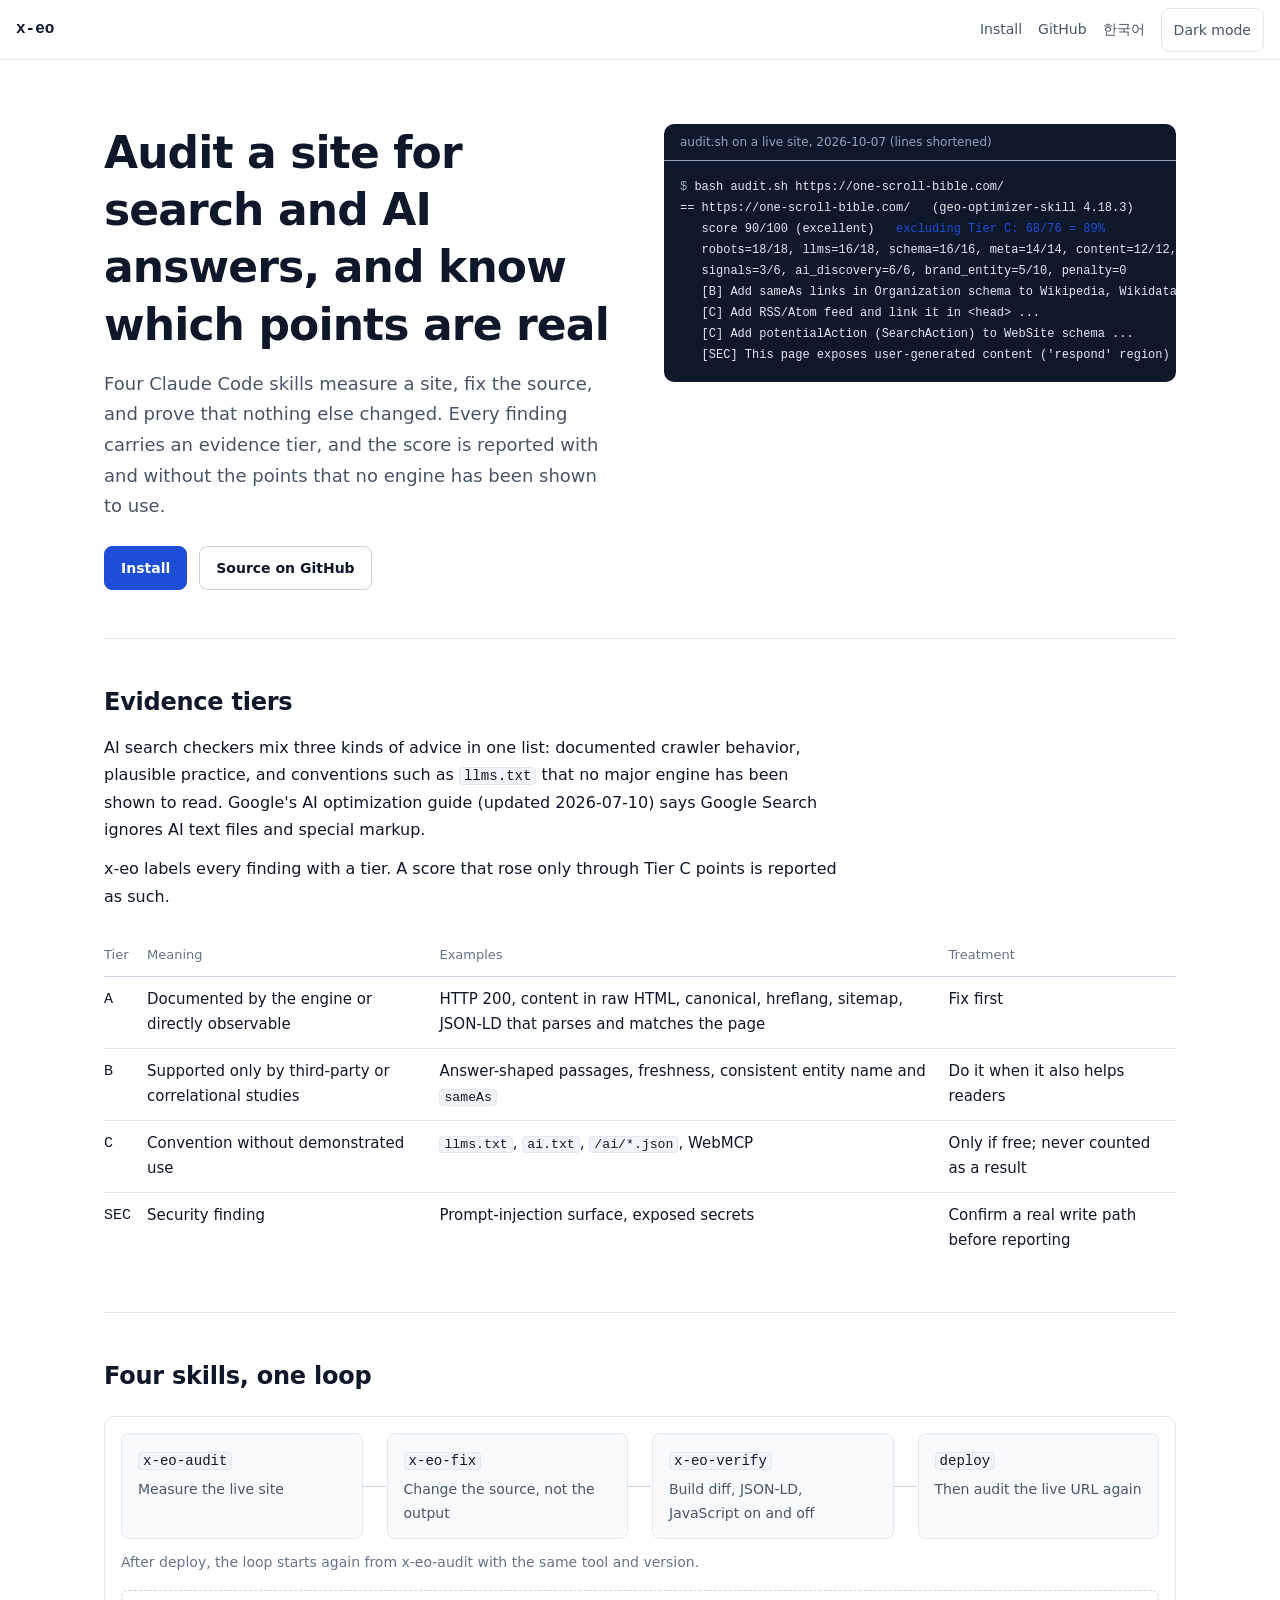
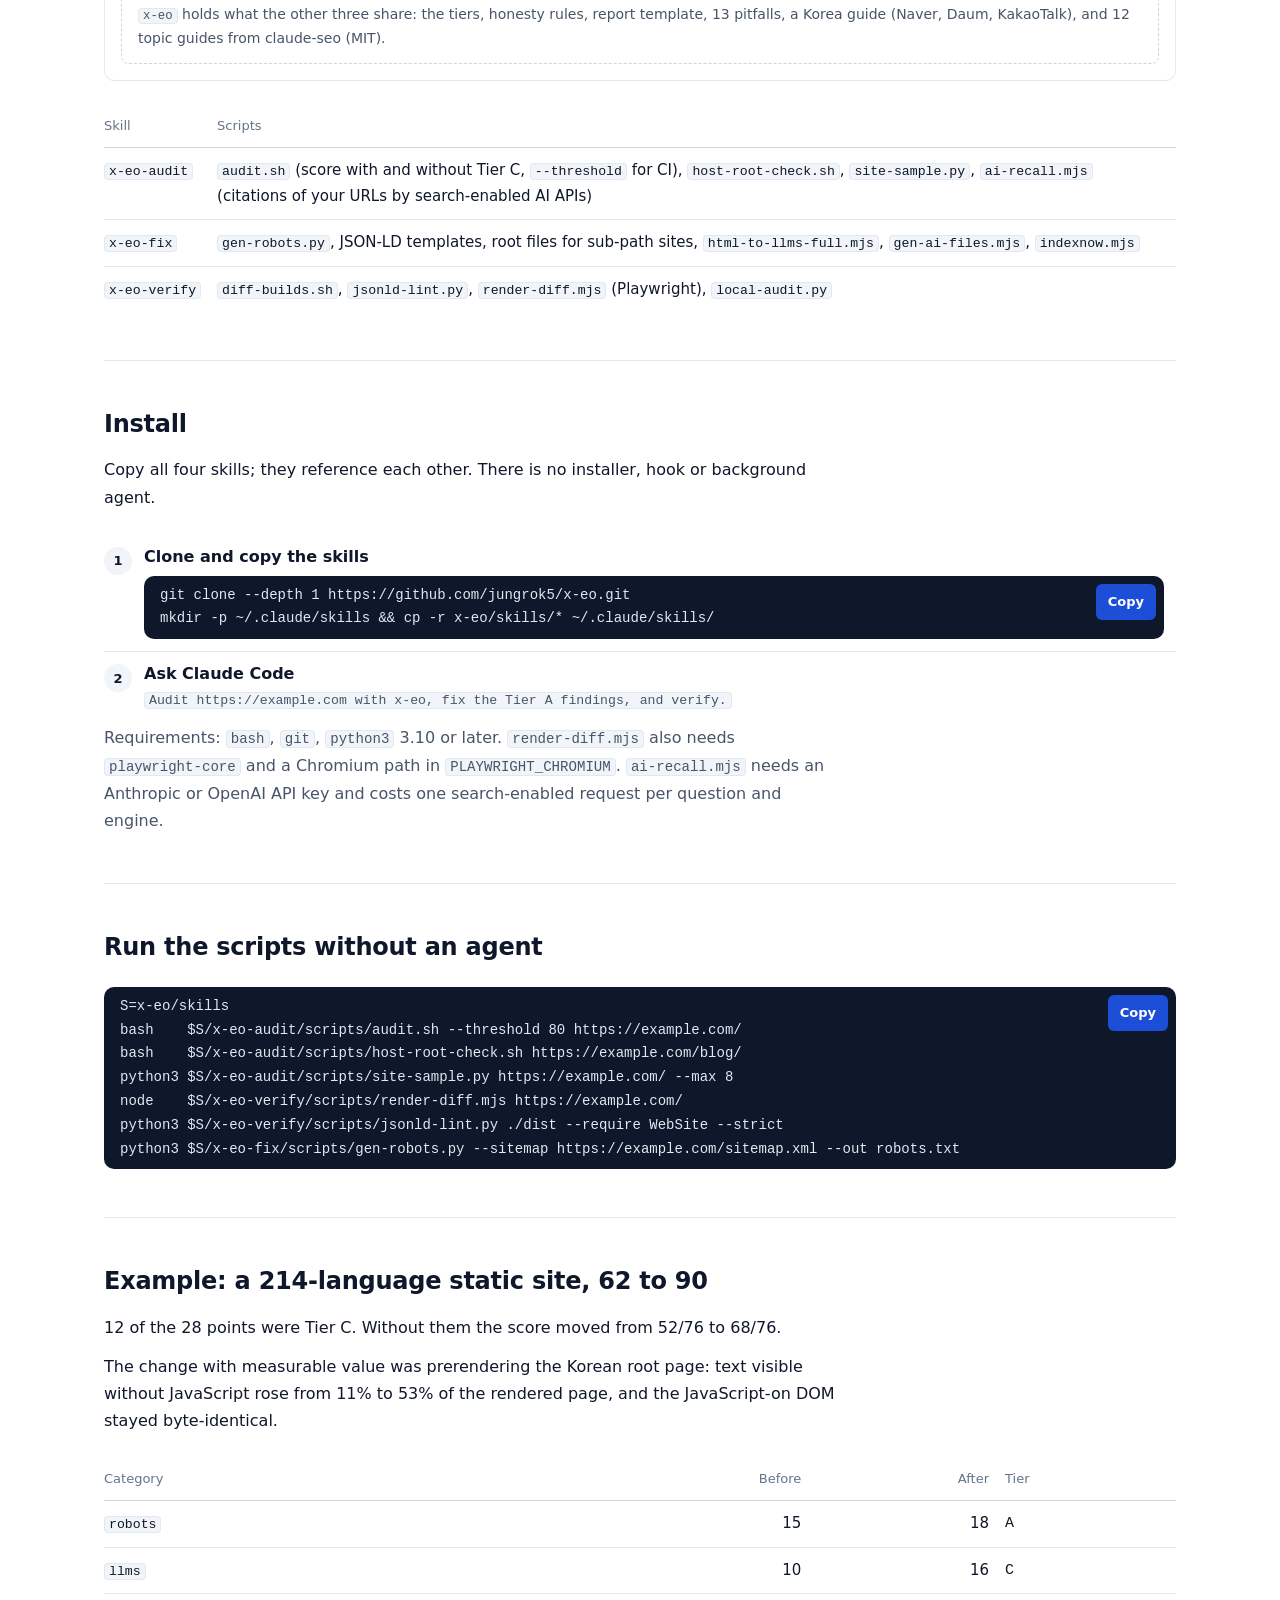
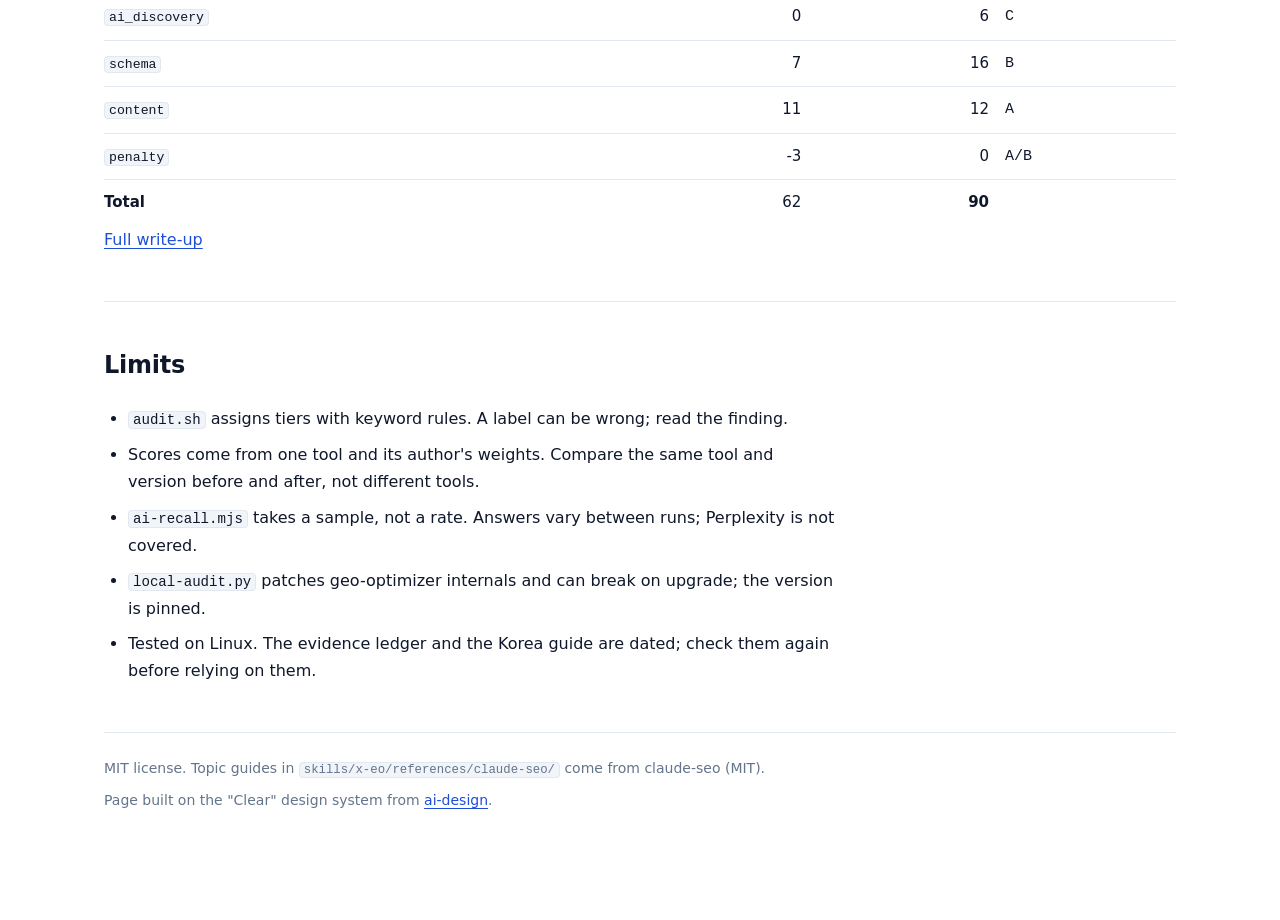
==== site/index.html @ 97e34ea9 "Rewrite README in plain style; add project page (site/) on the Clear design system README.md / READM" ====
<!doctype html>
<html lang="en">
<head>
<meta charset="utf-8">
<meta name="viewport" content="width=device-width, initial-scale=1">
<title>x-eo: SEO, AEO and GEO audits graded by evidence</title>
<meta name="description" content="Claude Code skills that audit a site for search engines and AI answer engines, fix the findings and verify the fix, with an evidence tier on every recommendation.">
<link rel="canonical" href="https://jungrok5.github.io/x-eo/">
<link rel="alternate" hreflang="en" href="https://jungrok5.github.io/x-eo/">
<link rel="alternate" hreflang="ko" href="https://jungrok5.github.io/x-eo/ko/">
<link rel="alternate" hreflang="x-default" href="https://jungrok5.github.io/x-eo/">
<meta property="og:type" content="website">
<meta property="og:title" content="x-eo: SEO, AEO and GEO audits graded by evidence">
<meta property="og:description" content="Claude Code skills that audit a site for search engines and AI answer engines, fix the findings and verify the fix, with an evidence tier on every recommendation.">
<meta property="og:url" content="https://jungrok5.github.io/x-eo/">
<meta property="og:locale" content="en_US">
<meta name="twitter:card" content="summary">
<link rel="icon" href="data:,">
<script type="application/ld+json">{"@context": "https://schema.org", "@type": "SoftwareSourceCode", "name": "x-eo", "url": "https://jungrok5.github.io/x-eo/", "codeRepository": "https://github.com/jungrok5/x-eo", "description": "Claude Code skills that audit a site for search engines and AI answer engines, fix the findings and verify the fix, with an evidence tier on every recommendation.", "inLanguage": "en", "license": "https://opensource.org/licenses/MIT", "programmingLanguage": ["Python", "JavaScript", "Shell"], "runtimePlatform": "Claude Code"}</script>
<link rel="stylesheet" href="assets/design/tokens.css">
<link rel="stylesheet" href="assets/design/components.css">
<link rel="stylesheet" href="assets/site.css">
<script src="assets/design/theme.js"></script>
</head>
<body>
<header class="ds-topbar top">
  <a class="brand" href="./">x-eo</a>
  <nav>
    <a href="#install">Install</a>
    <a href="https://github.com/jungrok5/x-eo">GitHub</a>
    <a href="ko/" hreflang="ko" lang="ko">한국어</a>
    <button type="button" class="theme-toggle" data-dark="Dark mode" data-light="Light mode">Dark mode</button>
  </nav>
</header>
<main class="ds-page">
<section class="hero">
  <div>
    <h1>Audit a site for search and AI answers, and know which points are real</h1>
    <p class="ds-lede">Four Claude Code skills measure a site, fix the source, and prove that nothing else changed. Every finding carries an evidence tier, and the score is reported with and without the points that no engine has been shown to use.</p>
    <div class="actions"><a class="ds-btn ds-btn--primary" href="#install">Install</a><a class="ds-btn" href="https://github.com/jungrok5/x-eo">Source on GitHub</a></div>
  </div>
  <figure class="term"><figcaption>audit.sh on a live site, 2026-10-07 (lines shortened)</figcaption><pre tabindex="0"><code><span class="ds-c">$</span> bash audit.sh https://one-scroll-bible.com/
== https://one-scroll-bible.com/   (geo-optimizer-skill 4.18.3)
   score 90/100 (excellent)   <span class="hl">excluding Tier C: 68/76 = 89%</span>
   robots=18/18, llms=16/18, schema=16/16, meta=14/14, content=12/12,
   signals=3/6, ai_discovery=6/6, brand_entity=5/10, penalty=0
   [B] Add sameAs links in Organization schema to Wikipedia, Wikidata, ...
   [C] Add RSS/Atom feed and link it in &lt;head&gt; ...
   [C] Add potentialAction (SearchAction) to WebSite schema ...
   [SEC] This page exposes user-generated content ('respond' region) ...</code></pre></figure>
</section>
<section id="tiers">
  <h2>Evidence tiers</h2>
  <p>AI search checkers mix three kinds of advice in one list: documented crawler behavior, plausible practice, and conventions such as <code>llms.txt</code> that no major engine has been shown to read. Google's AI optimization guide (updated 2026-07-10) says Google Search ignores AI text files and special markup.</p><p>x-eo labels every finding with a tier. A score that rose only through Tier C points is reported as such.</p>
  <div class="ds-table-wrap"><table class="ds-table"><thead><tr><th>Tier</th><th>Meaning</th><th>Examples</th><th>Treatment</th></tr></thead><tbody><tr><td class="tier">A</td><td>Documented by the engine or directly observable</td><td>HTTP 200, content in raw HTML, canonical, hreflang, sitemap, JSON-LD that parses and matches the page</td><td>Fix first</td></tr><tr><td class="tier">B</td><td>Supported only by third-party or correlational studies</td><td>Answer-shaped passages, freshness, consistent entity name and <code>sameAs</code></td><td>Do it when it also helps readers</td></tr><tr><td class="tier">C</td><td>Convention without demonstrated use</td><td><code>llms.txt</code>, <code>ai.txt</code>, <code>/ai/*.json</code>, WebMCP</td><td>Only if free; never counted as a result</td></tr><tr><td class="tier">SEC</td><td>Security finding</td><td>Prompt-injection surface, exposed secrets</td><td>Confirm a real write path before reporting</td></tr></tbody></table></div>
</section>
<section id="skills">
  <h2>Four skills, one loop</h2>
  <figure class="ds-figure"><ol class="loop"><li><code>x-eo-audit</code><span>Measure the live site</span></li><li><code>x-eo-fix</code><span>Change the source, not the output</span></li><li><code>x-eo-verify</code><span>Build diff, JSON-LD, JavaScript on and off</span></li><li><code>deploy</code><span>Then audit the live URL again</span></li></ol><p class="loop-back">After deploy, the loop starts again from x-eo-audit with the same tool and version.</p><p class="shared"><code>x-eo</code> holds what the other three share: the tiers, honesty rules, report template, 13 pitfalls, a Korea guide (Naver, Daum, KakaoTalk), and 12 topic guides from claude-seo (MIT).</p></figure>
  <div class="ds-table-wrap"><table class="ds-table"><thead><tr><th>Skill</th><th>Scripts</th></tr></thead><tbody><tr><td><code>x-eo-audit</code></td><td><code>audit.sh</code> (score with and without Tier C, <code>--threshold</code> for CI), <code>host-root-check.sh</code>, <code>site-sample.py</code>, <code>ai-recall.mjs</code> (citations of your URLs by search-enabled AI APIs)</td></tr><tr><td><code>x-eo-fix</code></td><td><code>gen-robots.py</code>, JSON-LD templates, root files for sub-path sites, <code>html-to-llms-full.mjs</code>, <code>gen-ai-files.mjs</code>, <code>indexnow.mjs</code></td></tr><tr><td><code>x-eo-verify</code></td><td><code>diff-builds.sh</code>, <code>jsonld-lint.py</code>, <code>render-diff.mjs</code> (Playwright), <code>local-audit.py</code></td></tr></tbody></table></div>
</section>
<section id="install">
  <h2>Install</h2>
  <p>Copy all four skills; they reference each other. There is no installer, hook or background agent.</p>
  <ol class="ds-steps"><li><div><h3>Clone and copy the skills</h3><div class="ds-cmd"><pre><code>git clone --depth 1 https://github.com/jungrok5/x-eo.git
mkdir -p ~/.claude/skills &amp;&amp; cp -r x-eo/skills/* ~/.claude/skills/</code></pre><button type="button" data-copied="Copied" data-failed="Copy failed">Copy</button></div></div></li><li><div><h3>Ask Claude Code</h3><p><code>Audit https://example.com with x-eo, fix the Tier A findings, and verify.</code></p></div></li></ol>
  <p class="ds-muted">Requirements: <code>bash</code>, <code>git</code>, <code>python3</code> 3.10 or later. <code>render-diff.mjs</code> also needs <code>playwright-core</code> and a Chromium path in <code>PLAYWRIGHT_CHROMIUM</code>. <code>ai-recall.mjs</code> needs an Anthropic or OpenAI API key and costs one search-enabled request per question and engine.</p>
</section>
<section id="direct">
  <h2>Run the scripts without an agent</h2>
  <div class="ds-cmd"><pre><code>S=x-eo/skills
bash    $S/x-eo-audit/scripts/audit.sh --threshold 80 https://example.com/
bash    $S/x-eo-audit/scripts/host-root-check.sh https://example.com/blog/
python3 $S/x-eo-audit/scripts/site-sample.py https://example.com/ --max 8
node    $S/x-eo-verify/scripts/render-diff.mjs https://example.com/
python3 $S/x-eo-verify/scripts/jsonld-lint.py ./dist --require WebSite --strict
python3 $S/x-eo-fix/scripts/gen-robots.py --sitemap https://example.com/sitemap.xml --out robots.txt</code></pre><button type="button" data-copied="Copied" data-failed="Copy failed">Copy</button></div>
</section>
<section id="example">
  <h2>Example: a 214-language static site, 62 to 90</h2>
  <p>12 of the 28 points were Tier C. Without them the score moved from 52/76 to 68/76.</p><p>The change with measurable value was prerendering the Korean root page: text visible without JavaScript rose from 11% to 53% of the rendered page, and the JavaScript-on DOM stayed byte-identical.</p>
  <div class="ds-table-wrap"><table class="ds-table"><thead><tr><th>Category</th><th class="num">Before</th><th class="num">After</th><th>Tier</th></tr></thead><tbody><tr><td><code>robots</code></td><td class="num">15</td><td class="num">18</td><td class="tier">A</td></tr><tr><td><code>llms</code></td><td class="num">10</td><td class="num">16</td><td class="tier">C</td></tr><tr><td><code>ai_discovery</code></td><td class="num">0</td><td class="num">6</td><td class="tier">C</td></tr><tr><td><code>schema</code></td><td class="num">7</td><td class="num">16</td><td class="tier">B</td></tr><tr><td><code>content</code></td><td class="num">11</td><td class="num">12</td><td class="tier">A</td></tr><tr><td><code>penalty</code></td><td class="num">-3</td><td class="num">0</td><td class="tier">A/B</td></tr><tr><td><strong>Total</strong></td><td class="num">62</td><td class="num"><strong>90</strong></td><td></td></tr></tbody></table></div>
  <p><a href="https://github.com/jungrok5/x-eo/blob/main/examples/one-scroll-bible.md">Full write-up</a></p>
</section>
<section id="limits">
  <h2>Limits</h2>
  <ul class="plain"><li><code>audit.sh</code> assigns tiers with keyword rules. A label can be wrong; read the finding.</li><li>Scores come from one tool and its author's weights. Compare the same tool and version before and after, not different tools.</li><li><code>ai-recall.mjs</code> takes a sample, not a rate. Answers vary between runs; Perplexity is not covered.</li><li><code>local-audit.py</code> patches geo-optimizer internals and can break on upgrade; the version is pinned.</li><li>Tested on Linux. The evidence ledger and the Korea guide are dated; check them again before relying on them.</li></ul>
</section>
<footer class="site"><p>MIT license. Topic guides in <code>skills/x-eo/references/claude-seo/</code> come from claude-seo (MIT).</p><p>Page built on the "Clear" design system from <a href="https://github.com/jungrok5/ai-design">ai-design</a>.</p></footer>
</main>
<script src="assets/design/copy.js" defer></script>
</body>
</html>
---- site/assets/design/tokens.css ----
/* Design system "Clear" (ai-design) — tokens. Light: 선명한 블루. Dark: 그래파이트.
   Use only these variables in product CSS; the style check warns on raw colors and font stacks elsewhere.
   Spec and component rules: DESIGN.md. Colors adapted from the Tailwind CSS palette (MIT). */
:root {
  /* color: surfaces */
  --bg: #ffffff;
  --surface: #f8fafc;
  --sunk: #f1f5f9;
  --line: #e2e8f0;
  --line-strong: #cbd5e1;
  /* color: text */
  --fg: #0f172a;
  --muted: #475569;
  --subtle: #64748b;
  /* color: the one accent (actions, links, current state, human gates) */
  --accent: #1d4ed8;
  --accent-hover: #1e40af;
  --accent-fg: #ffffff;
  --accent-soft: #eff6ff;
  /* color: status (meaning only, never decoration) */
  --ok: #067647;      --ok-soft: #ecfdf3;
  --warn: #b54708;    --warn-soft: #fffaeb;
  --danger: #b42318;  --danger-soft: #fef3f2;
  /* color: code and terminals */
  --code-bg: #0f172a;
  --code-fg: #e2e8f0;
  --code-muted: #94a3b8;
  --focus: #1d4ed8;

  /* type */
  --font-sans: "Noto Sans KR", -apple-system, BlinkMacSystemFont, "Apple SD Gothic Neo", "Malgun Gothic", system-ui, sans-serif;
  --font-mono: "IBM Plex Mono", ui-monospace, SFMono-Regular, Menlo, Consolas, monospace;
  --text-xs: 12px; --text-s: 14px; --text-m: 16px; --text-l: 18px;
  --text-h3: 18px; --text-h2: 24px; --text-h1: clamp(30px, 4.4vw, 44px);
  --leading: 1.7; --leading-tight: 1.3;

  /* space, shape */
  --space-1: 4px; --space-2: 8px; --space-3: 12px; --space-4: 16px;
  --space-5: 24px; --space-6: 32px; --space-7: 48px; --space-8: 64px;
  --radius-s: 6px; --radius-m: 8px; --radius-l: 10px;
  --border: 1px solid var(--line);
  --measure: 72ch;
  --page: 1120px;
  --motion: 180ms ease-out;
  color-scheme: light;
}

/* Dark follows the OS unless the page sets data-theme. Keep both blocks identical. */
@media (prefers-color-scheme: dark) {
  :root:not([data-theme="light"]) {
    --bg: #1e2124; --surface: #25292c; --sunk: #191b1e; --line: #33373b; --line-strong: #454b51;
    --fg: #e4e6e8; --muted: #b4b9be; --subtle: #9ba1a6;
    --accent: #7cb7e8; --accent-hover: #a9d0f0; --accent-fg: #10151a; --accent-soft: #233240;
    --ok: #47cd89; --ok-soft: #16322a; --warn: #fdb022; --warn-soft: #3a2c12; --danger: #f97066; --danger-soft: #3b1f1d;
    --code-bg: #141618; --code-fg: #e4e6e8; --code-muted: #7d8389; --focus: #7cb7e8;
    color-scheme: dark;
  }
}
:root[data-theme="dark"] {
  --bg: #1e2124; --surface: #25292c; --sunk: #191b1e; --line: #33373b; --line-strong: #454b51;
  --fg: #e4e6e8; --muted: #b4b9be; --subtle: #9ba1a6;
  --accent: #7cb7e8; --accent-hover: #a9d0f0; --accent-fg: #10151a; --accent-soft: #233240;
  --ok: #47cd89; --ok-soft: #16322a; --warn: #fdb022; --warn-soft: #3a2c12; --danger: #f97066; --danger-soft: #3b1f1d;
  --code-bg: #141618; --code-fg: #e4e6e8; --code-muted: #7d8389; --focus: #7cb7e8;
  color-scheme: dark;
}
---- site/assets/design/components.css ----
/* Design system "Clear" (ai-design) — base and components. Needs tokens.css first.
   Every value comes from a token. Class names start with ds- so they can sit next to product CSS. */
*, *::before, *::after { box-sizing: border-box; }
body {
  margin: 0; background: var(--bg); color: var(--fg);
  font-family: var(--font-sans); font-size: var(--text-m); line-height: var(--leading);
  word-break: keep-all; overflow-wrap: break-word;
}
h1, h2, h3, h4 { margin: 0; line-height: var(--leading-tight); font-weight: 700; text-wrap: balance; }
h1 { font-size: var(--text-h1); letter-spacing: -0.02em; }
h2 { font-size: var(--text-h2); letter-spacing: -0.01em; }
h3 { font-size: var(--text-h3); }
p { margin: 0; }
a { color: var(--accent); text-underline-offset: 3px; }
a:hover { color: var(--accent-hover); }
:focus-visible { outline: 2px solid var(--focus); outline-offset: 2px; }
code, kbd, pre { font-family: var(--font-mono); }
:not(pre) > code {
  font-size: 0.88em; background: var(--sunk); border: var(--border); border-radius: 4px;
  padding: 0 4px; overflow-wrap: anywhere; word-break: normal;
}
@media (prefers-reduced-motion: reduce) {
  *, *::before, *::after { animation: none !important; transition: none !important; scroll-behavior: auto !important; }
}

/* layout */
.ds-page { max-width: var(--page); margin: 0 auto; padding: var(--space-6) var(--space-4) var(--space-8); }
@media (min-width: 720px) { .ds-page { padding-inline: var(--space-5); } }
.ds-stack { display: grid; gap: var(--space-4); }
.ds-lede { font-size: var(--text-l); color: var(--muted); max-width: var(--measure); }
.ds-eyebrow { font-size: var(--text-s); font-weight: 700; color: var(--accent); }
.ds-muted { color: var(--muted); }

/* top bar */
.ds-topbar {
  display: flex; align-items: center; gap: var(--space-5); min-height: 60px;
  padding: 0 var(--space-4); border-bottom: var(--border); background: var(--bg);
}
.ds-topbar a { color: var(--muted); text-decoration: none; font-size: var(--text-s); }
.ds-topbar a[aria-current="page"] { color: var(--fg); font-weight: 700; }

/* buttons: one primary per view */
.ds-btn {
  display: inline-flex; align-items: center; justify-content: center; gap: var(--space-2);
  min-height: 44px; padding: 0 var(--space-4); border-radius: var(--radius-m);
  font: 700 var(--text-s) / 1 var(--font-sans); cursor: pointer; text-decoration: none;
  background: var(--bg); color: var(--fg); border: 1px solid var(--line-strong);
  transition: background-color var(--motion), border-color var(--motion);
}
.ds-btn:hover { border-color: var(--subtle); }
.ds-btn--primary { background: var(--accent); color: var(--accent-fg); border-color: var(--accent); }
.ds-btn--primary:hover { background: var(--accent-hover); border-color: var(--accent-hover); color: var(--accent-fg); }

/* copyable command: an action the reader runs */
.ds-cmd {
  display: flex; align-items: center; gap: var(--space-2); min-width: 0;
  background: var(--code-bg); color: var(--code-fg); border-radius: var(--radius-l);
  padding: var(--space-2) var(--space-2) var(--space-2) var(--space-4);
}
.ds-cmd code, .ds-cmd pre {
  flex: 1; min-width: 0; margin: 0; background: none; border: 0; padding: 0; color: inherit;
  font-size: var(--text-s); line-height: 1.7; white-space: pre; overflow-x: auto;
}
.ds-cmd .ds-c { color: var(--code-muted); }
.ds-cmd button {
  align-self: flex-start; flex: none; min-height: 36px; padding: 0 var(--space-3); border-radius: var(--radius-s);
  border: 0; background: var(--accent); color: var(--accent-fg); font: 700 13px / 1 var(--font-sans); cursor: pointer;
}
.ds-cmd button:hover { background: var(--accent-hover); }
.ds-cmd button:focus-visible { outline-color: var(--code-fg); }

/* numbered steps: a sequence; .is-human marks a person's decision */
.ds-steps { list-style: none; margin: 0; padding: 0; counter-reset: ds-step; }
.ds-steps > li {
  display: grid; grid-template-columns: 28px minmax(0, 1fr) auto; gap: var(--space-3); align-items: start;
  padding: var(--space-3) 0; border-bottom: var(--border);
}
.ds-steps > li:last-child { border-bottom: 0; }
.ds-steps > li::before {
  counter-increment: ds-step; content: counter(ds-step);
  width: 28px; height: 28px; border-radius: 50%; display: grid; place-items: center;
  background: var(--sunk); color: var(--fg); font: 700 13px / 1 var(--font-sans);
}
.ds-steps > li.is-human::before { background: var(--accent); color: var(--accent-fg); }
.ds-steps .ds-who { font-size: 13px; font-weight: 700; color: var(--accent); white-space: nowrap; padding-top: 3px; }
.ds-steps h3, .ds-steps h4 { font-size: var(--text-m); }
.ds-steps p { font-size: 15px; color: var(--muted); margin-top: 2px; }

/* table: comparisons and lists of facts */
.ds-table-wrap { overflow-x: auto; }
.ds-table { width: 100%; border-collapse: collapse; font-size: 15px; font-variant-numeric: tabular-nums; }
.ds-table th, .ds-table td { text-align: left; vertical-align: top; padding: 10px 16px 10px 0; border-bottom: var(--border); }
.ds-table thead th { font-size: 13px; font-weight: 500; color: var(--subtle); border-bottom-color: var(--line-strong); }
.ds-table tbody tr:last-child > * { border-bottom: 0; }

/* panel: groups related content; border only, no shadow, no side stripe */
.ds-panel { background: var(--bg); border: var(--border); border-radius: var(--radius-l); padding: var(--space-5); min-width: 0; }
.ds-panel--sunk { background: var(--surface); }

/* note: a short remark that must not be missed */
.ds-note { display: grid; gap: var(--space-1); background: var(--accent-soft); border-radius: var(--radius-m); padding: var(--space-3) var(--space-4); font-size: 15px; }
.ds-note--warn { background: var(--warn-soft); }
.ds-note--danger { background: var(--danger-soft); }

/* badge: state, owner, kind */
.ds-badge {
  display: inline-flex; align-items: center; min-height: 22px; padding: 0 var(--space-2); border-radius: 4px;
  font-size: var(--text-xs); font-weight: 700; background: var(--sunk); color: var(--muted); white-space: nowrap;
}
.ds-badge--accent { background: var(--accent-soft); color: var(--accent); }
.ds-badge--ok { background: var(--ok-soft); color: var(--ok); }
.ds-badge--warn { background: var(--warn-soft); color: var(--warn); }
.ds-badge--danger { background: var(--danger-soft); color: var(--danger); }

/* diagram frame (Mermaid or element-built diagrams) */
.ds-figure { margin: 0; border: var(--border); border-radius: var(--radius-l); padding: var(--space-4); overflow-x: auto; background: var(--bg); }
.ds-figure figcaption { font-size: 13px; color: var(--subtle); margin-top: var(--space-2); }
---- site/assets/site.css ----
/* x-eo project page. Built on the "Clear" design system (assets/design/); every value comes from its tokens. */
.top { position: sticky; top: 0; z-index: 10; }
.top .brand { color: var(--fg); font-weight: 700; font-size: var(--text-m); font-family: var(--font-mono); }
.top nav { display: flex; align-items: center; gap: var(--space-4); margin-left: auto; }
.top a, .top .theme-toggle { min-height: 44px; display: inline-flex; align-items: center; }
.theme-toggle {
  background: none; border: var(--border); border-radius: var(--radius-m); color: var(--muted);
  font: var(--text-s) / 1 var(--font-sans); padding: 0 var(--space-3); cursor: pointer;
}
.theme-toggle:hover { color: var(--fg); border-color: var(--line-strong); }

main section { padding: var(--space-7) 0; border-top: var(--border); }
main section:first-child { border-top: 0; padding-top: var(--space-6); }
main section > h2 { margin-bottom: var(--space-4); }
main section > p { max-width: var(--measure); }
main section > p + p { margin-top: var(--space-3); }
main section > :is(.ds-table-wrap, .ds-figure, .ds-steps, .ds-cmd, .ds-note, ul) { margin-top: var(--space-5); }

.hero { display: grid; gap: var(--space-6); align-items: start; }
@media (min-width: 960px) { .hero { grid-template-columns: minmax(0, 1fr) minmax(0, 1fr); gap: var(--space-7); } }
.hero .ds-lede { margin-top: var(--space-4); }
.hero .actions { display: flex; flex-wrap: wrap; gap: var(--space-3); margin-top: var(--space-5); }

.term { margin: 0; background: var(--code-bg); color: var(--code-fg); border-radius: var(--radius-l); overflow: hidden; }
.term figcaption { padding: var(--space-2) var(--space-4); font-size: var(--text-xs); color: var(--code-muted); border-bottom: 1px solid var(--code-muted); }
.term pre {
  margin: 0; padding: var(--space-4); font-size: var(--text-xs); line-height: 1.75;
  white-space: pre; overflow-x: auto; word-break: normal;
}
.term .ds-c { color: var(--code-muted); }
.term .hl { color: var(--accent); font-weight: 500; }

.loop { list-style: none; margin: 0; padding: 0; display: grid; gap: var(--space-2); }
@media (min-width: 720px) { .loop { grid-template-columns: repeat(4, minmax(0, 1fr)); gap: var(--space-5); } }
.loop li { position: relative; border: var(--border); border-radius: var(--radius-m); padding: var(--space-3) var(--space-4); background: var(--surface); }
.loop li code { font-weight: 500; }
.loop li span { display: block; font-size: var(--text-s); color: var(--muted); margin-top: var(--space-1); }
.loop li:not(:last-child)::after {
  content: ""; position: absolute; background: var(--line-strong);
  left: 50%; bottom: calc(-1 * var(--space-2)); width: 1px; height: var(--space-2);
}
@media (min-width: 720px) {
  .loop li:not(:last-child)::after { left: auto; right: calc(-1 * var(--space-5)); top: 50%; bottom: auto; width: var(--space-5); height: 1px; }
}
.loop-back { margin-top: var(--space-3); font-size: var(--text-s); color: var(--subtle); }
.shared { margin-top: var(--space-4); border: 1px dashed var(--line-strong); border-radius: var(--radius-m); padding: var(--space-3) var(--space-4); font-size: var(--text-s); color: var(--muted); }

.tier { font-family: var(--font-mono); }
.ds-table td:first-child code { white-space: nowrap; }
.ds-table .num { text-align: right; }
.ds-table td.num, .ds-table th.num { padding-right: var(--space-4); }
ul.plain { margin: 0; padding-left: var(--space-5); max-width: var(--measure); display: grid; gap: var(--space-2); }

.ds-steps .ds-cmd { margin-top: var(--space-2); }
.ds-steps > li > div { min-width: 0; }

footer.site { border-top: var(--border); padding: var(--space-5) 0 var(--space-7); font-size: var(--text-s); color: var(--subtle); }
footer.site p + p { margin-top: var(--space-2); }
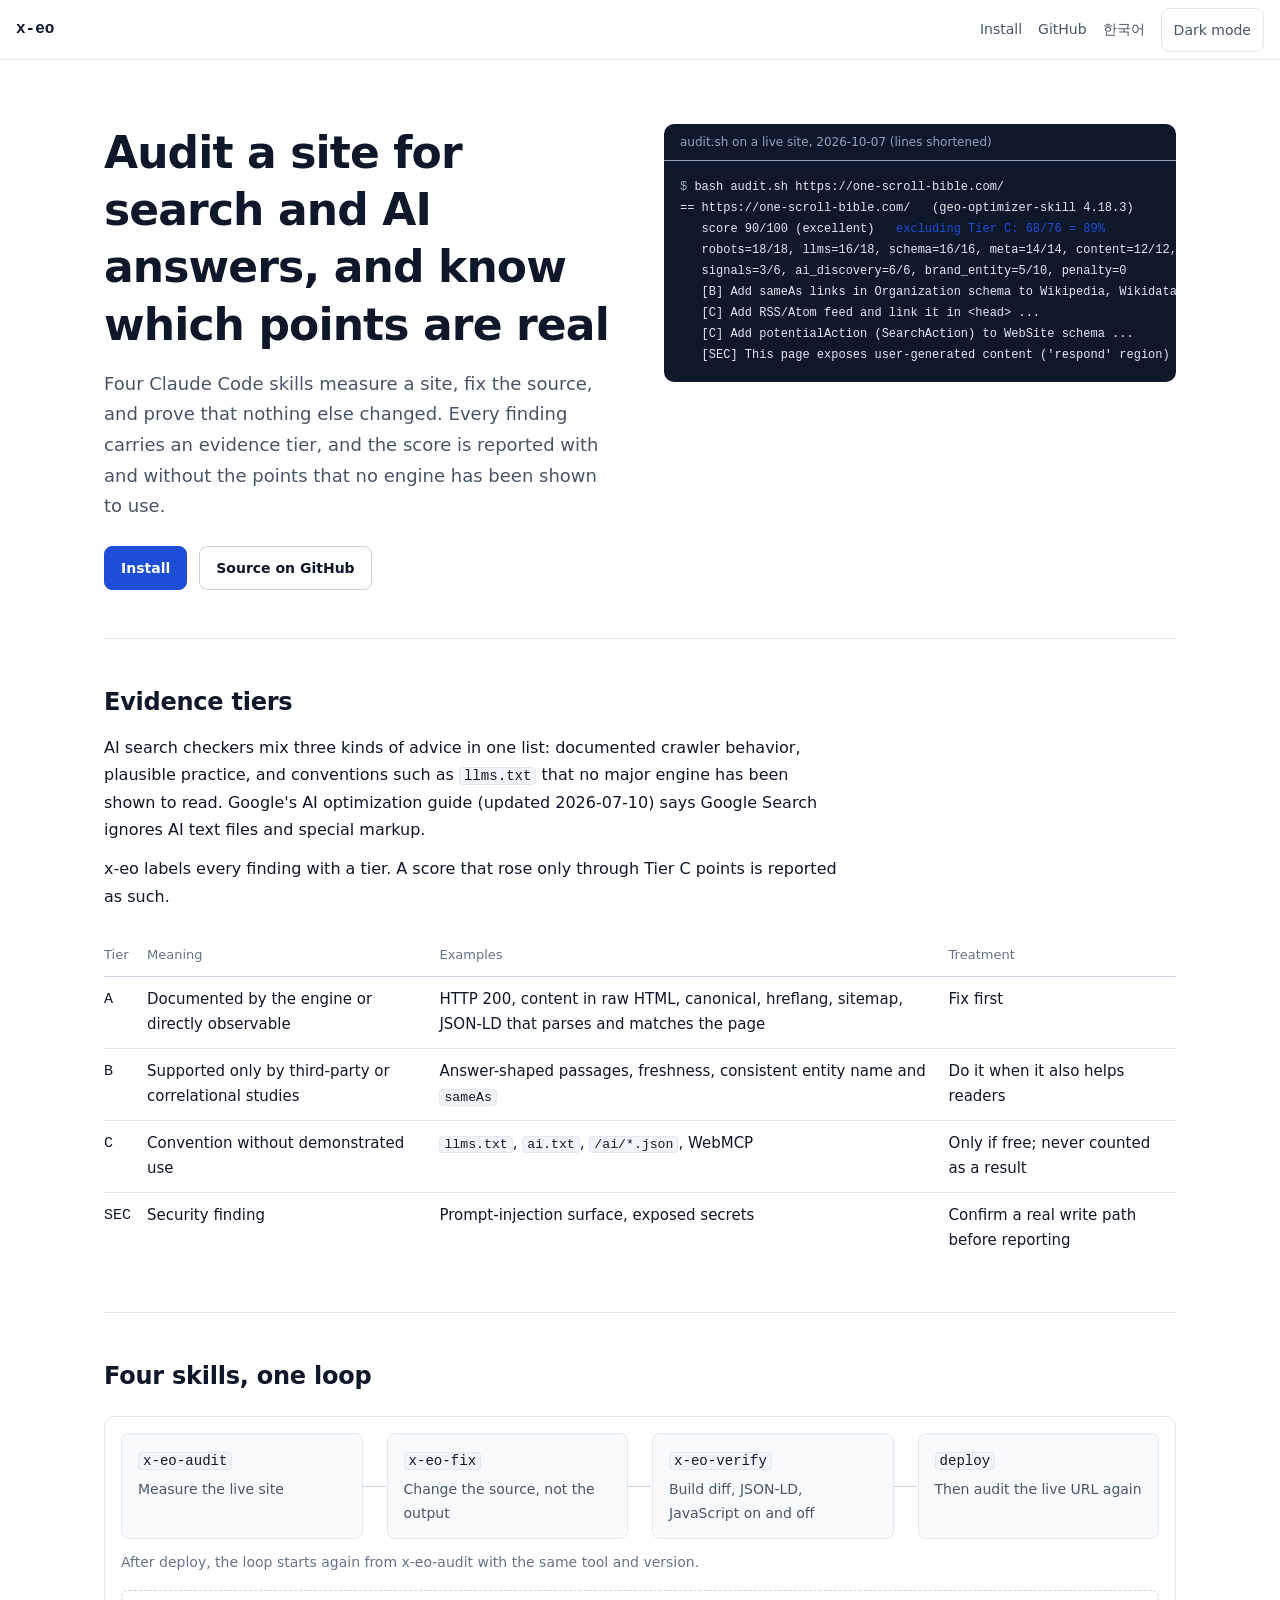
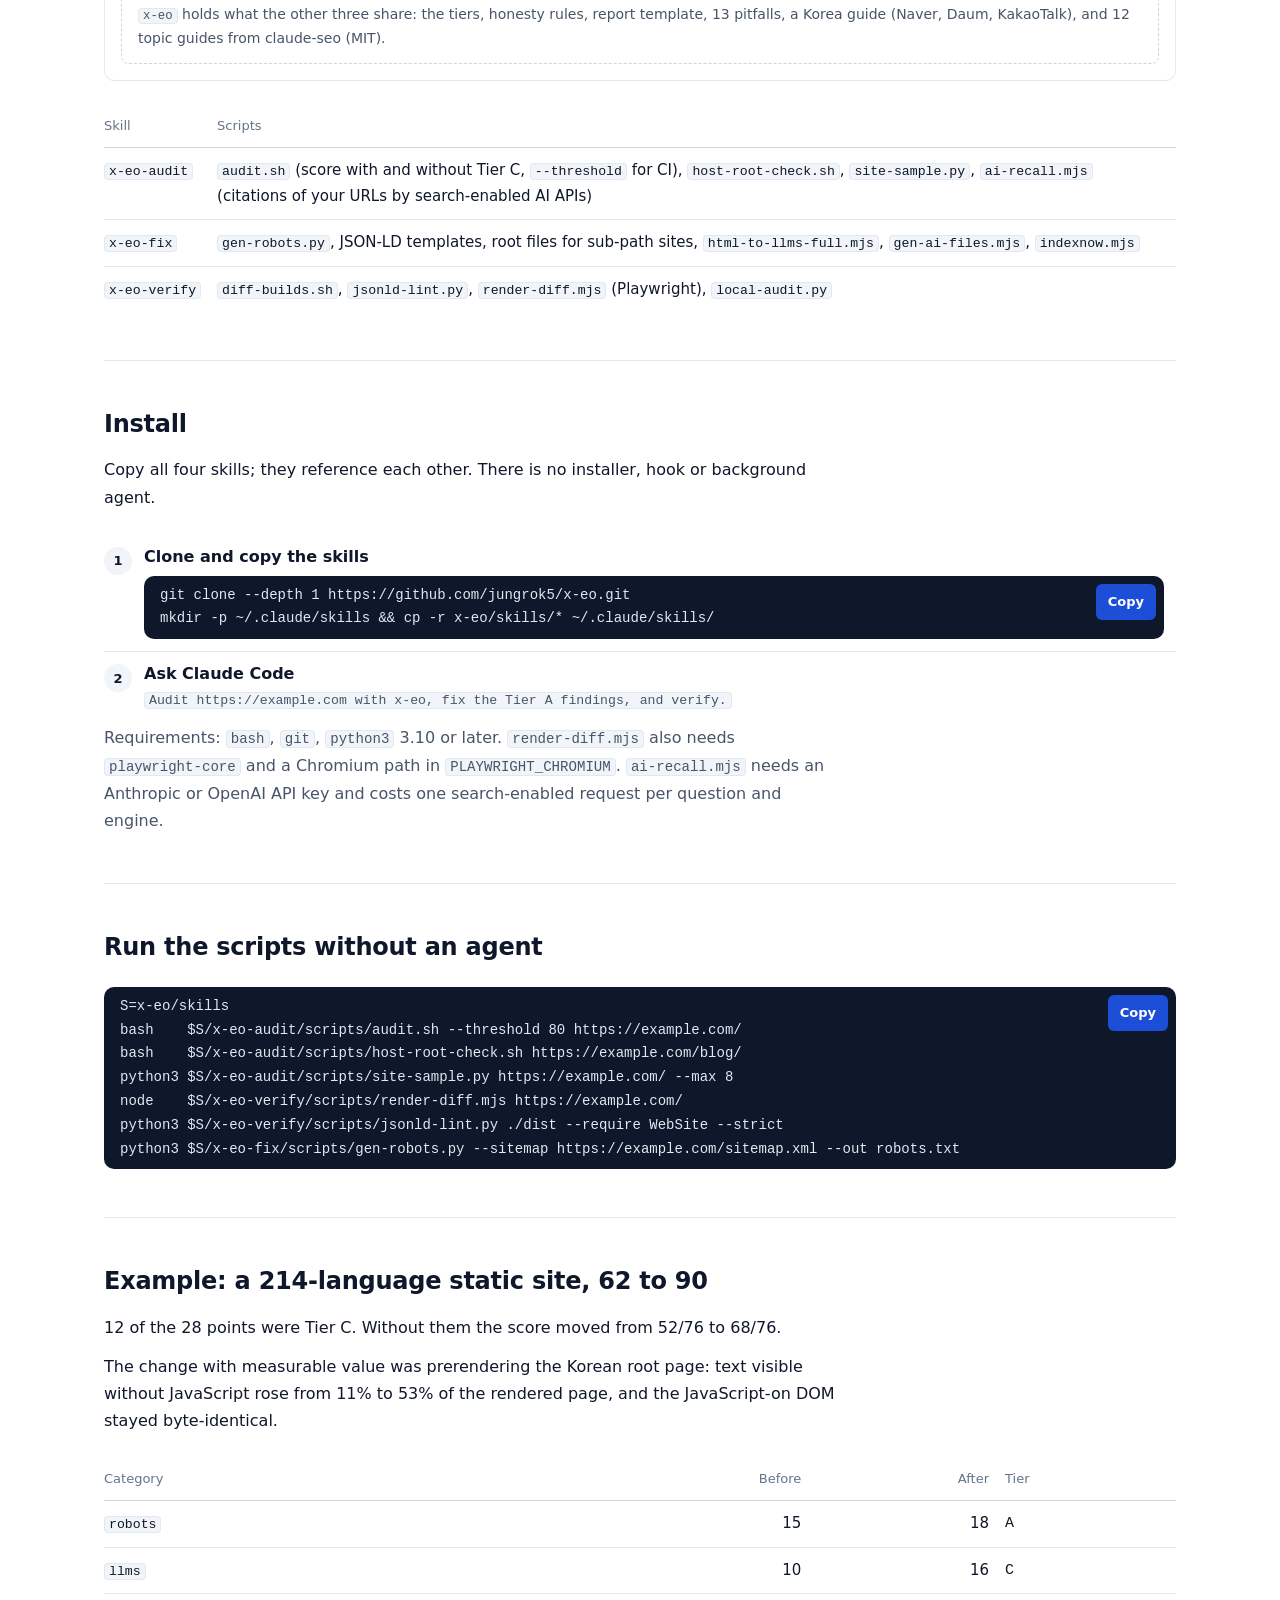
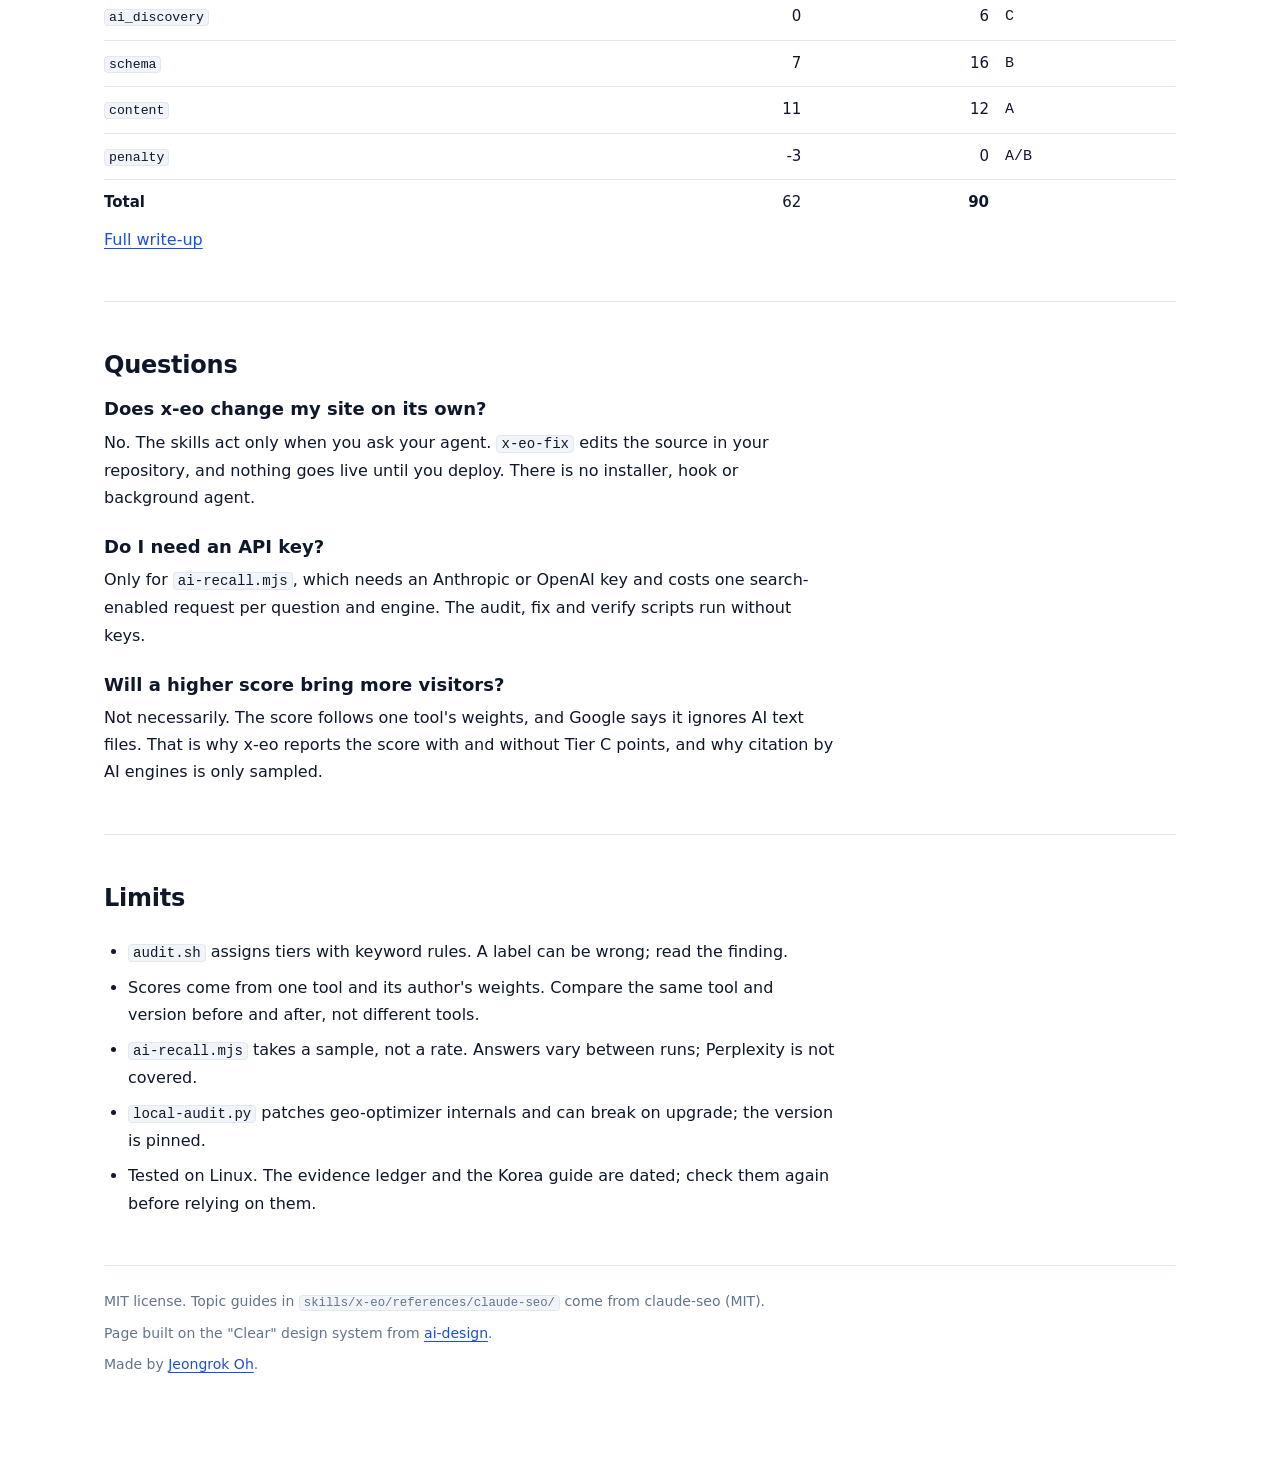
==== commit a2d011f8: "Self-audit with x-eo: true WebSite/Person/FAQPage schema, visible FAQ; fix stub rule in site-sample " ====
--- a/site/index.html
+++ b/site/index.html
@@ -14,9 +14,14 @@
 <meta property="og:description" content="Claude Code skills that audit a site for search engines and AI answer engines, fix the findings and verify the fix, with an evidence tier on every recommendation.">
 <meta property="og:url" content="https://jungrok5.github.io/x-eo/">
 <meta property="og:locale" content="en_US">
-<meta name="twitter:card" content="summary">
+<meta property="og:image" content="https://jungrok5.github.io/x-eo/og.png">
+<meta property="og:image:width" content="1200">
+<meta property="og:image:height" content="630">
+<meta property="og:image:alt" content="x-eo: SEO, AEO and GEO audits graded by evidence, next to audit.sh output (score 90/100, excluding Tier C 68/76)">
+<meta name="twitter:card" content="summary_large_image">
+<meta name="twitter:image" content="https://jungrok5.github.io/x-eo/og.png">
 <link rel="icon" href="data:,">
-<script type="application/ld+json">{"@context": "https://schema.org", "@type": "SoftwareSourceCode", "name": "x-eo", "url": "https://jungrok5.github.io/x-eo/", "codeRepository": "https://github.com/jungrok5/x-eo", "description": "Claude Code skills that audit a site for search engines and AI answer engines, fix the findings and verify the fix, with an evidence tier on every recommendation.", "inLanguage": "en", "license": "https://opensource.org/licenses/MIT", "programmingLanguage": ["Python", "JavaScript", "Shell"], "runtimePlatform": "Claude Code"}</script>
+<script type="application/ld+json">{"@context": "https://schema.org", "@graph": [{"@type": "WebSite", "@id": "https://jungrok5.github.io/x-eo/#website", "name": "x-eo", "url": "https://jungrok5.github.io/x-eo/", "inLanguage": ["en", "ko"], "author": {"@id": "https://jungrok5.github.io/resume/#person"}}, {"@type": "SoftwareSourceCode", "name": "x-eo", "url": "https://jungrok5.github.io/x-eo/", "codeRepository": "https://github.com/jungrok5/x-eo", "description": "Claude Code skills that audit a site for search engines and AI answer engines, fix the findings and verify the fix, with an evidence tier on every recommendation.", "inLanguage": "en", "license": "https://opensource.org/licenses/MIT", "programmingLanguage": ["Python", "JavaScript", "Shell"], "runtimePlatform": "Claude Code", "author": {"@id": "https://jungrok5.github.io/resume/#person"}, "isPartOf": {"@id": "https://jungrok5.github.io/x-eo/#website"}}, {"@type": "FAQPage", "inLanguage": "en", "mainEntity": [{"@type": "Question", "name": "Does x-eo change my site on its own?", "acceptedAnswer": {"@type": "Answer", "text": "No. The skills act only when you ask your agent. x-eo-fix edits the source in your repository, and nothing goes live until you deploy. There is no installer, hook or background agent."}}, {"@type": "Question", "name": "Do I need an API key?", "acceptedAnswer": {"@type": "Answer", "text": "Only for ai-recall.mjs, which needs an Anthropic or OpenAI key and costs one search-enabled request per question and engine. The audit, fix and verify scripts run without keys."}}, {"@type": "Question", "name": "Will a higher score bring more visitors?", "acceptedAnswer": {"@type": "Answer", "text": "Not necessarily. The score follows one tool's weights, and Google says it ignores AI text files. That is why x-eo reports the score with and without Tier C points, and why citation by AI engines is only sampled."}}]}, {"@type": "Person", "@id": "https://jungrok5.github.io/resume/#person", "name": "오정록 (Jeongrok Oh)", "url": "https://jungrok5.github.io/resume/", "sameAs": ["https://github.com/jungrok5", "https://www.linkedin.com/in/jungrok5"]}]}</script>
 <link rel="stylesheet" href="assets/design/tokens.css">
 <link rel="stylesheet" href="assets/design/components.css">
 <link rel="stylesheet" href="assets/site.css">
@@ -82,11 +87,15 @@
   <div class="ds-table-wrap"><table class="ds-table"><thead><tr><th>Category</th><th class="num">Before</th><th class="num">After</th><th>Tier</th></tr></thead><tbody><tr><td><code>robots</code></td><td class="num">15</td><td class="num">18</td><td class="tier">A</td></tr><tr><td><code>llms</code></td><td class="num">10</td><td class="num">16</td><td class="tier">C</td></tr><tr><td><code>ai_discovery</code></td><td class="num">0</td><td class="num">6</td><td class="tier">C</td></tr><tr><td><code>schema</code></td><td class="num">7</td><td class="num">16</td><td class="tier">B</td></tr><tr><td><code>content</code></td><td class="num">11</td><td class="num">12</td><td class="tier">A</td></tr><tr><td><code>penalty</code></td><td class="num">-3</td><td class="num">0</td><td class="tier">A/B</td></tr><tr><td><strong>Total</strong></td><td class="num">62</td><td class="num"><strong>90</strong></td><td></td></tr></tbody></table></div>
   <p><a href="https://github.com/jungrok5/x-eo/blob/main/examples/one-scroll-bible.md">Full write-up</a></p>
 </section>
+<section id="faq">
+  <h2>Questions</h2>
+  <div class="faq"><h3>Does x-eo change my site on its own?</h3><p>No. The skills act only when you ask your agent. <code>x-eo-fix</code> edits the source in your repository, and nothing goes live until you deploy. There is no installer, hook or background agent.</p><h3>Do I need an API key?</h3><p>Only for <code>ai-recall.mjs</code>, which needs an Anthropic or OpenAI key and costs one search-enabled request per question and engine. The audit, fix and verify scripts run without keys.</p><h3>Will a higher score bring more visitors?</h3><p>Not necessarily. The score follows one tool's weights, and Google says it ignores AI text files. That is why x-eo reports the score with and without Tier C points, and why citation by AI engines is only sampled.</p></div>
+</section>
 <section id="limits">
   <h2>Limits</h2>
   <ul class="plain"><li><code>audit.sh</code> assigns tiers with keyword rules. A label can be wrong; read the finding.</li><li>Scores come from one tool and its author's weights. Compare the same tool and version before and after, not different tools.</li><li><code>ai-recall.mjs</code> takes a sample, not a rate. Answers vary between runs; Perplexity is not covered.</li><li><code>local-audit.py</code> patches geo-optimizer internals and can break on upgrade; the version is pinned.</li><li>Tested on Linux. The evidence ledger and the Korea guide are dated; check them again before relying on them.</li></ul>
 </section>
-<footer class="site"><p>MIT license. Topic guides in <code>skills/x-eo/references/claude-seo/</code> come from claude-seo (MIT).</p><p>Page built on the "Clear" design system from <a href="https://github.com/jungrok5/ai-design">ai-design</a>.</p></footer>
+<footer class="site"><p>MIT license. Topic guides in <code>skills/x-eo/references/claude-seo/</code> come from claude-seo (MIT).</p><p>Page built on the "Clear" design system from <a href="https://github.com/jungrok5/ai-design">ai-design</a>.</p><p>Made by <a href="https://jungrok5.github.io/resume/">Jeongrok Oh</a>.</p></footer>
 </main>
 <script src="assets/design/copy.js" defer></script>
 </body>
--- a/site/assets/site.css
+++ b/site/assets/site.css
@@ -49,6 +49,10 @@
 .ds-table td:first-child code { white-space: nowrap; }
 .ds-table .num { text-align: right; }
 .ds-table td.num, .ds-table th.num { padding-right: var(--space-4); }
+.faq { max-width: var(--measure); }
+.faq h3 { margin-top: var(--space-5); }
+.faq h3:first-child { margin-top: 0; }
+.faq p { margin-top: var(--space-2); }
 ul.plain { margin: 0; padding-left: var(--space-5); max-width: var(--measure); display: grid; gap: var(--space-2); }
 
 .ds-steps .ds-cmd { margin-top: var(--space-2); }
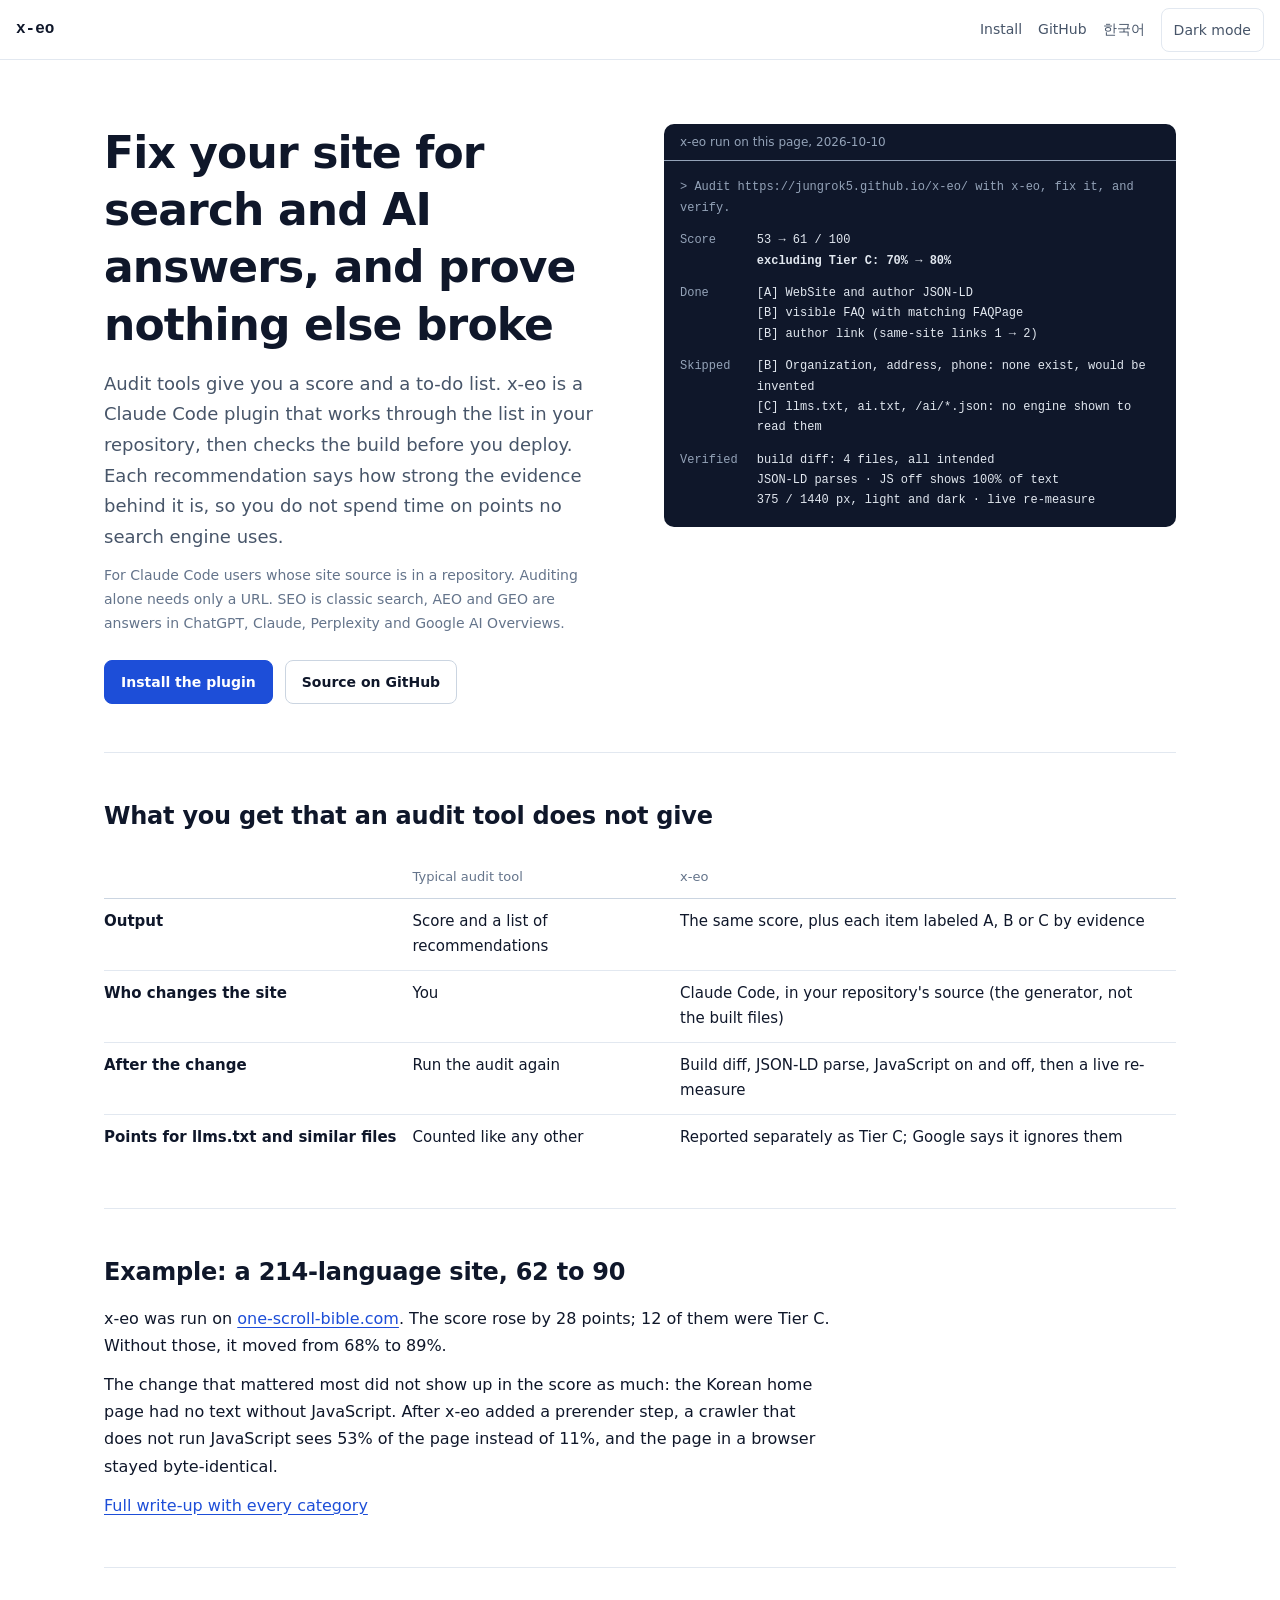
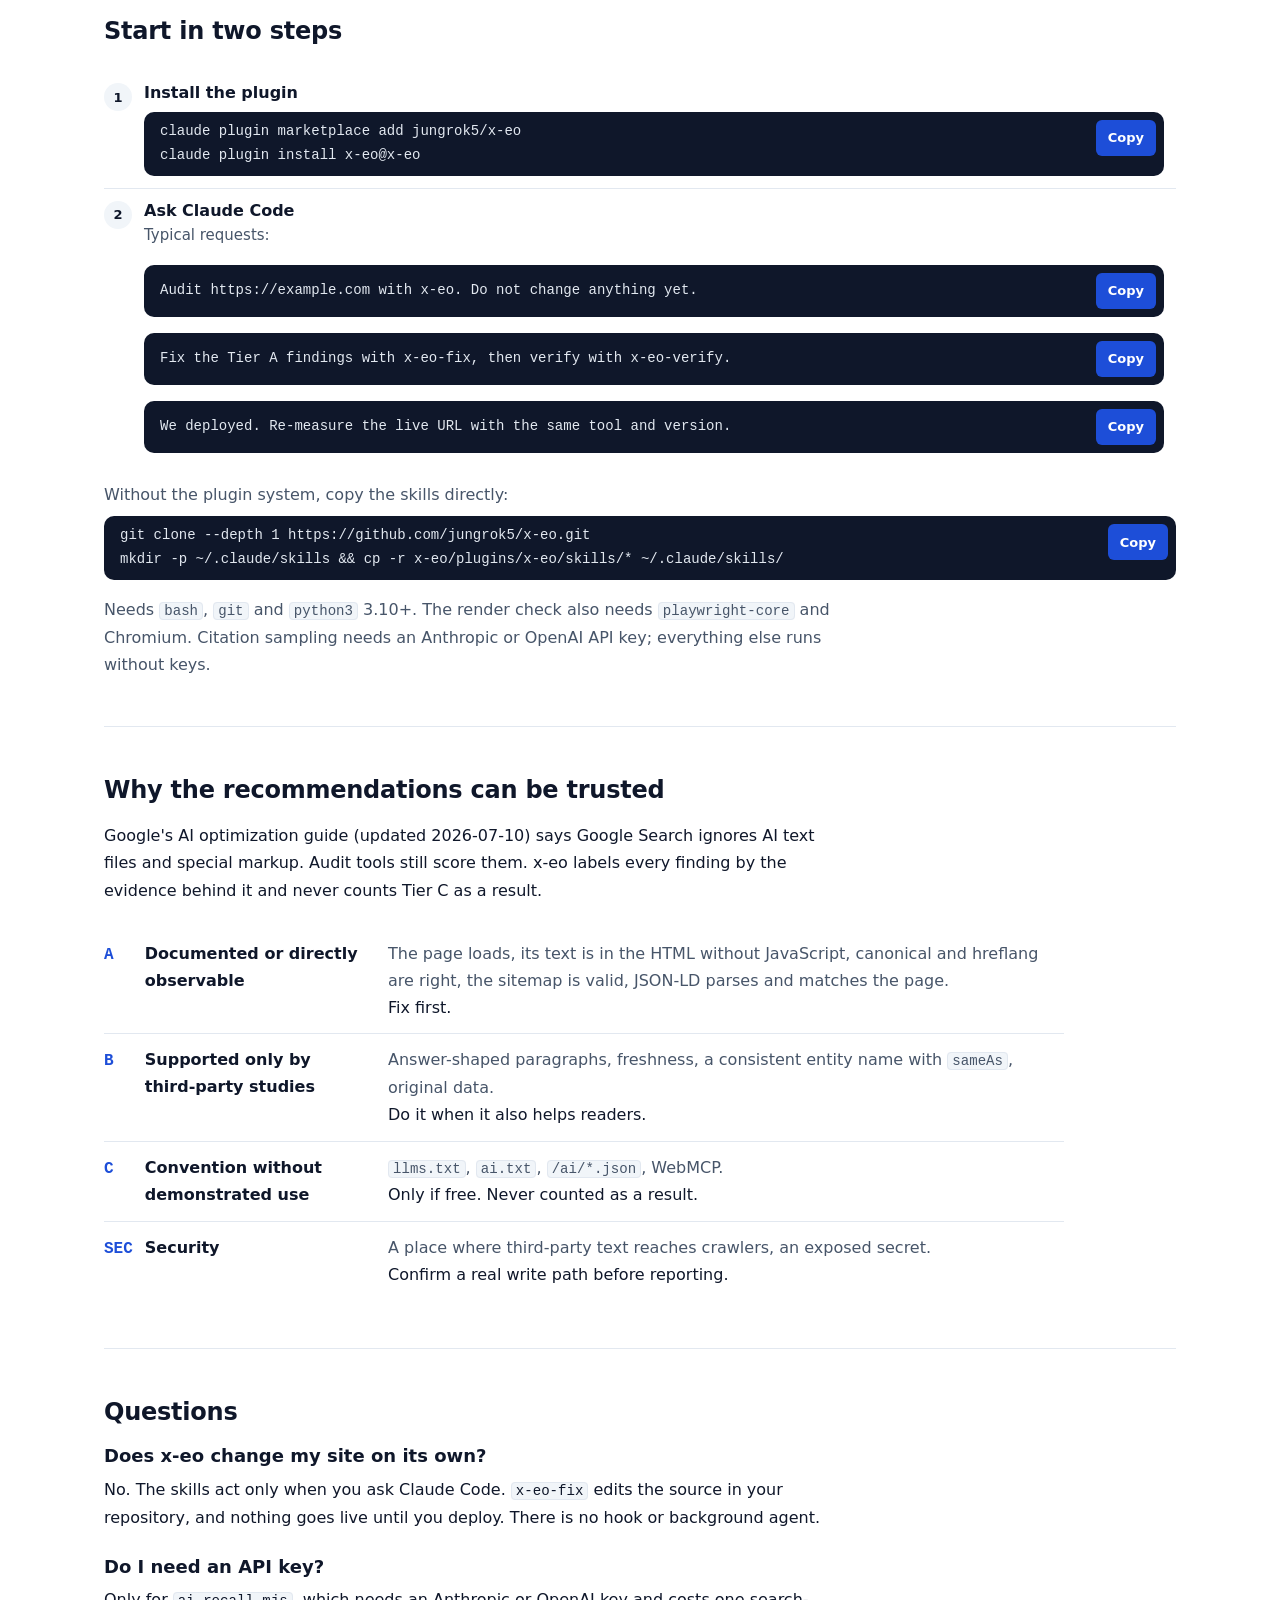
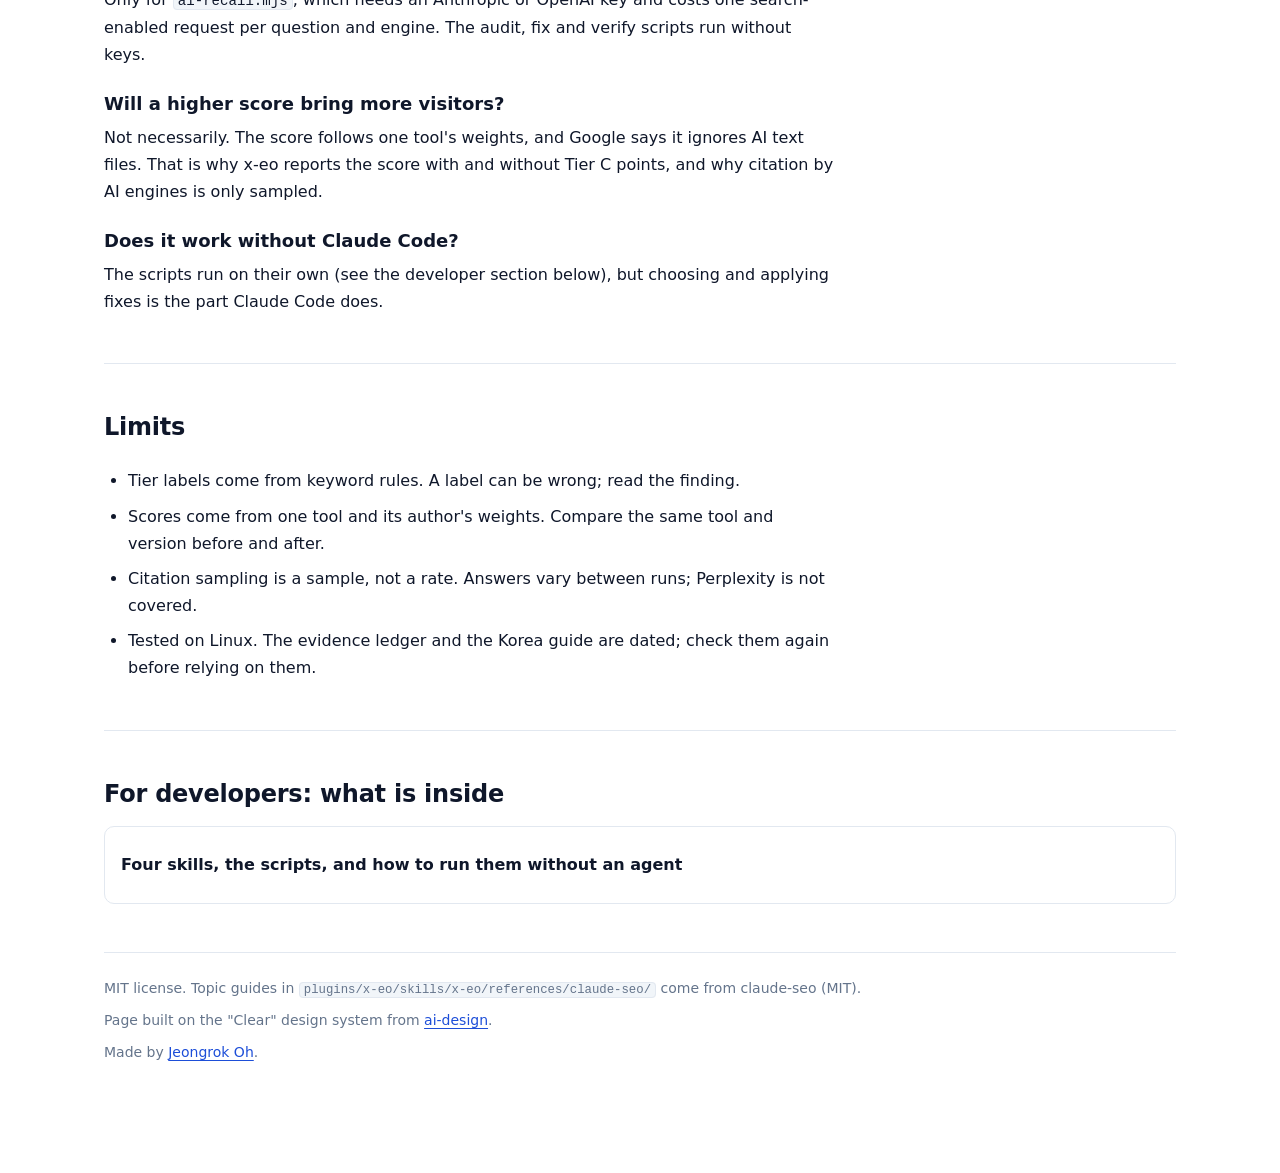
==== commit fb78b78f: "Ship x-eo as a Claude Code plugin; rewrite the project page around what a visitor needs Plugin: skil" ====
--- a/site/index.html
+++ b/site/index.html
@@ -3,15 +3,15 @@
 <head>
 <meta charset="utf-8">
 <meta name="viewport" content="width=device-width, initial-scale=1">
-<title>x-eo: SEO, AEO and GEO audits graded by evidence</title>
-<meta name="description" content="Claude Code skills that audit a site for search engines and AI answer engines, fix the findings and verify the fix, with an evidence tier on every recommendation.">
+<title>x-eo: fix a site for search and AI answers, and prove nothing broke</title>
+<meta name="description" content="Claude Code plugin for SEO, AEO and GEO. It audits a site, fixes the source in your repository, and verifies the build, with an evidence tier on every recommendation.">
 <link rel="canonical" href="https://jungrok5.github.io/x-eo/">
 <link rel="alternate" hreflang="en" href="https://jungrok5.github.io/x-eo/">
 <link rel="alternate" hreflang="ko" href="https://jungrok5.github.io/x-eo/ko/">
 <link rel="alternate" hreflang="x-default" href="https://jungrok5.github.io/x-eo/">
 <meta property="og:type" content="website">
-<meta property="og:title" content="x-eo: SEO, AEO and GEO audits graded by evidence">
-<meta property="og:description" content="Claude Code skills that audit a site for search engines and AI answer engines, fix the findings and verify the fix, with an evidence tier on every recommendation.">
+<meta property="og:title" content="x-eo: fix a site for search and AI answers, and prove nothing broke">
+<meta property="og:description" content="Claude Code plugin for SEO, AEO and GEO. It audits a site, fixes the source in your repository, and verifies the build, with an evidence tier on every recommendation.">
 <meta property="og:url" content="https://jungrok5.github.io/x-eo/">
 <meta property="og:locale" content="en_US">
 <meta property="og:image" content="https://jungrok5.github.io/x-eo/og.png">
@@ -21,7 +21,7 @@
 <meta name="twitter:card" content="summary_large_image">
 <meta name="twitter:image" content="https://jungrok5.github.io/x-eo/og.png">
 <link rel="icon" href="data:,">
-<script type="application/ld+json">{"@context": "https://schema.org", "@graph": [{"@type": "WebSite", "@id": "https://jungrok5.github.io/x-eo/#website", "name": "x-eo", "url": "https://jungrok5.github.io/x-eo/", "inLanguage": ["en", "ko"], "author": {"@id": "https://jungrok5.github.io/resume/#person"}}, {"@type": "SoftwareSourceCode", "name": "x-eo", "url": "https://jungrok5.github.io/x-eo/", "codeRepository": "https://github.com/jungrok5/x-eo", "description": "Claude Code skills that audit a site for search engines and AI answer engines, fix the findings and verify the fix, with an evidence tier on every recommendation.", "inLanguage": "en", "license": "https://opensource.org/licenses/MIT", "programmingLanguage": ["Python", "JavaScript", "Shell"], "runtimePlatform": "Claude Code", "author": {"@id": "https://jungrok5.github.io/resume/#person"}, "isPartOf": {"@id": "https://jungrok5.github.io/x-eo/#website"}}, {"@type": "FAQPage", "inLanguage": "en", "mainEntity": [{"@type": "Question", "name": "Does x-eo change my site on its own?", "acceptedAnswer": {"@type": "Answer", "text": "No. The skills act only when you ask your agent. x-eo-fix edits the source in your repository, and nothing goes live until you deploy. There is no installer, hook or background agent."}}, {"@type": "Question", "name": "Do I need an API key?", "acceptedAnswer": {"@type": "Answer", "text": "Only for ai-recall.mjs, which needs an Anthropic or OpenAI key and costs one search-enabled request per question and engine. The audit, fix and verify scripts run without keys."}}, {"@type": "Question", "name": "Will a higher score bring more visitors?", "acceptedAnswer": {"@type": "Answer", "text": "Not necessarily. The score follows one tool's weights, and Google says it ignores AI text files. That is why x-eo reports the score with and without Tier C points, and why citation by AI engines is only sampled."}}]}, {"@type": "Person", "@id": "https://jungrok5.github.io/resume/#person", "name": "오정록 (Jeongrok Oh)", "url": "https://jungrok5.github.io/resume/", "sameAs": ["https://github.com/jungrok5", "https://www.linkedin.com/in/jungrok5"]}]}</script>
+<script type="application/ld+json">{"@context": "https://schema.org", "@graph": [{"@type": "WebSite", "@id": "https://jungrok5.github.io/x-eo/#website", "name": "x-eo", "url": "https://jungrok5.github.io/x-eo/", "inLanguage": ["en", "ko"], "author": {"@id": "https://jungrok5.github.io/resume/#person"}}, {"@type": "SoftwareSourceCode", "name": "x-eo", "url": "https://jungrok5.github.io/x-eo/", "codeRepository": "https://github.com/jungrok5/x-eo", "description": "Claude Code plugin for SEO, AEO and GEO. It audits a site, fixes the source in your repository, and verifies the build, with an evidence tier on every recommendation.", "inLanguage": "en", "license": "https://opensource.org/licenses/MIT", "programmingLanguage": ["Python", "JavaScript", "Shell"], "runtimePlatform": "Claude Code", "author": {"@id": "https://jungrok5.github.io/resume/#person"}, "isPartOf": {"@id": "https://jungrok5.github.io/x-eo/#website"}}, {"@type": "FAQPage", "inLanguage": "en", "mainEntity": [{"@type": "Question", "name": "Does x-eo change my site on its own?", "acceptedAnswer": {"@type": "Answer", "text": "No. The skills act only when you ask Claude Code. x-eo-fix edits the source in your repository, and nothing goes live until you deploy. There is no hook or background agent."}}, {"@type": "Question", "name": "Do I need an API key?", "acceptedAnswer": {"@type": "Answer", "text": "Only for ai-recall.mjs, which needs an Anthropic or OpenAI key and costs one search-enabled request per question and engine. The audit, fix and verify scripts run without keys."}}, {"@type": "Question", "name": "Will a higher score bring more visitors?", "acceptedAnswer": {"@type": "Answer", "text": "Not necessarily. The score follows one tool's weights, and Google says it ignores AI text files. That is why x-eo reports the score with and without Tier C points, and why citation by AI engines is only sampled."}}, {"@type": "Question", "name": "Does it work without Claude Code?", "acceptedAnswer": {"@type": "Answer", "text": "The scripts run on their own (see the developer section below), but choosing and applying fixes is the part Claude Code does."}}]}, {"@type": "Person", "@id": "https://jungrok5.github.io/resume/#person", "name": "오정록 (Jeongrok Oh)", "url": "https://jungrok5.github.io/resume/", "sameAs": ["https://github.com/jungrok5", "https://www.linkedin.com/in/jungrok5"]}]}</script>
 <link rel="stylesheet" href="assets/design/tokens.css">
 <link rel="stylesheet" href="assets/design/components.css">
 <link rel="stylesheet" href="assets/site.css">
@@ -31,7 +31,7 @@
 <header class="ds-topbar top">
   <a class="brand" href="./">x-eo</a>
   <nav>
-    <a href="#install">Install</a>
+    <a href="#start">Install</a>
     <a href="https://github.com/jungrok5/x-eo">GitHub</a>
     <a href="ko/" hreflang="ko" lang="ko">한국어</a>
     <button type="button" class="theme-toggle" data-dark="Dark mode" data-light="Light mode">Dark mode</button>
@@ -40,62 +40,64 @@
 <main class="ds-page">
 <section class="hero">
   <div>
-    <h1>Audit a site for search and AI answers, and know which points are real</h1>
-    <p class="ds-lede">Four Claude Code skills measure a site, fix the source, and prove that nothing else changed. Every finding carries an evidence tier, and the score is reported with and without the points that no engine has been shown to use.</p>
-    <div class="actions"><a class="ds-btn ds-btn--primary" href="#install">Install</a><a class="ds-btn" href="https://github.com/jungrok5/x-eo">Source on GitHub</a></div>
+    <h1>Fix your site for search and AI answers, and prove nothing else broke</h1>
+    <p class="ds-lede">Audit tools give you a score and a to-do list. <span class="nw">x-eo</span> is a Claude Code plugin that works through the list in your repository, then checks the build before you deploy. Each recommendation says how strong the evidence behind it is, so you do not spend time on points no search engine uses.</p>
+    <p class="who">For Claude Code users whose site source is in a repository. Auditing alone needs only a URL. SEO is classic search, AEO and GEO are answers in ChatGPT, Claude, Perplexity and Google AI Overviews.</p>
+    <div class="actions"><a class="ds-btn ds-btn--primary" href="#start">Install the plugin</a><a class="ds-btn" href="https://github.com/jungrok5/x-eo">Source on GitHub</a></div>
   </div>
-  <figure class="term"><figcaption>audit.sh on a live site, 2026-10-07 (lines shortened)</figcaption><pre tabindex="0"><code><span class="ds-c">$</span> bash audit.sh https://one-scroll-bible.com/
-== https://one-scroll-bible.com/   (geo-optimizer-skill 4.18.3)
-   score 90/100 (excellent)   <span class="hl">excluding Tier C: 68/76 = 89%</span>
-   robots=18/18, llms=16/18, schema=16/16, meta=14/14, content=12/12,
-   signals=3/6, ai_discovery=6/6, brand_entity=5/10, penalty=0
-   [B] Add sameAs links in Organization schema to Wikipedia, Wikidata, ...
-   [C] Add RSS/Atom feed and link it in &lt;head&gt; ...
-   [C] Add potentialAction (SearchAction) to WebSite schema ...
-   [SEC] This page exposes user-generated content ('respond' region) ...</code></pre></figure>
+  <figure class="term report"><figcaption><span class="nw">x-eo</span> run on this page, 2026-10-10</figcaption>
+    <p class="ask">&gt; Audit https://jungrok5.github.io/x-eo/ with <span class="nw">x-eo</span>, fix it, and verify.</p>
+    <dl><div><dt>Score</dt><dd>53 → 61 / 100<br><span class="hl">excluding Tier C: 70% → 80%</span></dd></div><div><dt>Done</dt><dd>[A] WebSite and author JSON-LD<br>[B] visible FAQ with matching FAQPage<br>[B] author link (same-site links 1 → 2)</dd></div><div><dt>Skipped</dt><dd>[B] Organization, address, phone: none exist, would be invented<br>[C] llms.txt, ai.txt, /ai/*.json: no engine shown to read them</dd></div><div><dt>Verified</dt><dd>build diff: 4 files, all intended<br>JSON-LD parses · JS off shows 100% of text<br>375 / 1440 px, light and dark · live re-measure</dd></div></dl>
+  </figure>
+</section>
+<section id="get">
+  <h2>What you get that an audit tool does not give</h2>
+  <div class="ds-table-wrap"><table class="ds-table"><thead><tr><th></th><th>Typical audit tool</th><th><span class="nw">x-eo</span></th></tr></thead><tbody><tr><th scope="row">Output</th><td>Score and a list of recommendations</td><td>The same score, plus each item labeled A, B or C by evidence</td></tr><tr><th scope="row">Who changes the site</th><td>You</td><td>Claude Code, in your repository's source (the generator, not the built files)</td></tr><tr><th scope="row">After the change</th><td>Run the audit again</td><td>Build diff, JSON-LD parse, JavaScript on and off, then a live re-measure</td></tr><tr><th scope="row">Points for llms.txt and similar files</th><td>Counted like any other</td><td>Reported separately as Tier C; Google says it ignores them</td></tr></tbody></table></div>
+</section>
+<section id="case">
+  <h2>Example: a 214-language site, 62 to 90</h2>
+  <p><span class="nw">x-eo</span> was run on <a href="https://one-scroll-bible.com/">one-scroll-bible.com</a>. The score rose by 28 points; 12 of them were Tier C. Without those, it moved from 68% to 89%.</p><p>The change that mattered most did not show up in the score as much: the Korean home page had no text without JavaScript. After <span class="nw">x-eo</span> added a prerender step, a crawler that does not run JavaScript sees 53% of the page instead of 11%, and the page in a browser stayed byte-identical.</p>
+  <p><a href="https://github.com/jungrok5/x-eo/blob/main/examples/one-scroll-bible.md">Full write-up with every category</a></p>
+</section>
+<section id="start">
+  <h2>Start in two steps</h2>
+  <ol class="ds-steps"><li><div><h3>Install the plugin</h3><div class="ds-cmd"><pre><code>claude plugin marketplace add jungrok5/x-eo
+claude plugin install x-eo@x-eo</code></pre><button type="button" data-copied="Copied" data-failed="Copy failed">Copy</button></div></div></li><li><div><h3>Ask Claude Code</h3><p>Typical requests:</p><div class="asks"><div class="ds-cmd"><pre><code>Audit https://example.com with <span class="nw">x-eo</span>. Do not change anything yet.</code></pre><button type="button" data-copied="Copied" data-failed="Copy failed">Copy</button></div><div class="ds-cmd"><pre><code>Fix the Tier A findings with x-eo-fix, then verify with x-eo-verify.</code></pre><button type="button" data-copied="Copied" data-failed="Copy failed">Copy</button></div><div class="ds-cmd"><pre><code>We deployed. Re-measure the live URL with the same tool and version.</code></pre><button type="button" data-copied="Copied" data-failed="Copy failed">Copy</button></div></div></div></li></ol>
+  <p class="ds-muted">Without the plugin system, copy the skills directly:</p>
+  <div class="ds-cmd"><pre><code>git clone --depth 1 https://github.com/jungrok5/x-eo.git
+mkdir -p ~/.claude/skills &amp;&amp; cp -r x-eo/plugins/x-eo/skills/* ~/.claude/skills/</code></pre><button type="button" data-copied="Copied" data-failed="Copy failed">Copy</button></div>
+  <p class="ds-muted">Needs <code>bash</code>, <code>git</code> and <code>python3</code> 3.10+. The render check also needs <code>playwright-core</code> and Chromium. Citation sampling needs an Anthropic or OpenAI API key; everything else runs without keys.</p>
 </section>
 <section id="tiers">
-  <h2>Evidence tiers</h2>
-  <p>AI search checkers mix three kinds of advice in one list: documented crawler behavior, plausible practice, and conventions such as <code>llms.txt</code> that no major engine has been shown to read. Google's AI optimization guide (updated 2026-07-10) says Google Search ignores AI text files and special markup.</p><p>x-eo labels every finding with a tier. A score that rose only through Tier C points is reported as such.</p>
-  <div class="ds-table-wrap"><table class="ds-table"><thead><tr><th>Tier</th><th>Meaning</th><th>Examples</th><th>Treatment</th></tr></thead><tbody><tr><td class="tier">A</td><td>Documented by the engine or directly observable</td><td>HTTP 200, content in raw HTML, canonical, hreflang, sitemap, JSON-LD that parses and matches the page</td><td>Fix first</td></tr><tr><td class="tier">B</td><td>Supported only by third-party or correlational studies</td><td>Answer-shaped passages, freshness, consistent entity name and <code>sameAs</code></td><td>Do it when it also helps readers</td></tr><tr><td class="tier">C</td><td>Convention without demonstrated use</td><td><code>llms.txt</code>, <code>ai.txt</code>, <code>/ai/*.json</code>, WebMCP</td><td>Only if free; never counted as a result</td></tr><tr><td class="tier">SEC</td><td>Security finding</td><td>Prompt-injection surface, exposed secrets</td><td>Confirm a real write path before reporting</td></tr></tbody></table></div>
+  <h2>Why the recommendations can be trusted</h2>
+  <p>Google's AI optimization guide (updated 2026-07-10) says Google Search ignores AI text files and special markup. Audit tools still score them. <span class="nw">x-eo</span> labels every finding by the evidence behind it and never counts Tier C as a result.</p>
+  <dl class="tiers"><div class="tier-row"><dt><span class="tier">A</span>Documented or directly observable</dt><dd>The page loads, its text is in the HTML without JavaScript, canonical and hreflang are right, the sitemap is valid, JSON-LD parses and matches the page.<br><strong>Fix first.</strong></dd></div><div class="tier-row"><dt><span class="tier">B</span>Supported only by third-party studies</dt><dd>Answer-shaped paragraphs, freshness, a consistent entity name with <code>sameAs</code>, original data.<br><strong>Do it when it also helps readers.</strong></dd></div><div class="tier-row"><dt><span class="tier">C</span>Convention without demonstrated use</dt><dd><code>llms.txt</code>, <code>ai.txt</code>, <code>/ai/*.json</code>, WebMCP.<br><strong>Only if free. Never counted as a result.</strong></dd></div><div class="tier-row"><dt><span class="tier">SEC</span>Security</dt><dd>A place where third-party text reaches crawlers, an exposed secret.<br><strong>Confirm a real write path before reporting.</strong></dd></div></dl>
 </section>
-<section id="skills">
-  <h2>Four skills, one loop</h2>
-  <figure class="ds-figure"><ol class="loop"><li><code>x-eo-audit</code><span>Measure the live site</span></li><li><code>x-eo-fix</code><span>Change the source, not the output</span></li><li><code>x-eo-verify</code><span>Build diff, JSON-LD, JavaScript on and off</span></li><li><code>deploy</code><span>Then audit the live URL again</span></li></ol><p class="loop-back">After deploy, the loop starts again from x-eo-audit with the same tool and version.</p><p class="shared"><code>x-eo</code> holds what the other three share: the tiers, honesty rules, report template, 13 pitfalls, a Korea guide (Naver, Daum, KakaoTalk), and 12 topic guides from claude-seo (MIT).</p></figure>
-  <div class="ds-table-wrap"><table class="ds-table"><thead><tr><th>Skill</th><th>Scripts</th></tr></thead><tbody><tr><td><code>x-eo-audit</code></td><td><code>audit.sh</code> (score with and without Tier C, <code>--threshold</code> for CI), <code>host-root-check.sh</code>, <code>site-sample.py</code>, <code>ai-recall.mjs</code> (citations of your URLs by search-enabled AI APIs)</td></tr><tr><td><code>x-eo-fix</code></td><td><code>gen-robots.py</code>, JSON-LD templates, root files for sub-path sites, <code>html-to-llms-full.mjs</code>, <code>gen-ai-files.mjs</code>, <code>indexnow.mjs</code></td></tr><tr><td><code>x-eo-verify</code></td><td><code>diff-builds.sh</code>, <code>jsonld-lint.py</code>, <code>render-diff.mjs</code> (Playwright), <code>local-audit.py</code></td></tr></tbody></table></div>
+<section id="faq">
+  <h2>Questions</h2>
+  <div class="faq"><h3>Does <span class="nw">x-eo</span> change my site on its own?</h3><p>No. The skills act only when you ask Claude Code. <code>x-eo-fix</code> edits the source in your repository, and nothing goes live until you deploy. There is no hook or background agent.</p><h3>Do I need an API key?</h3><p>Only for <code>ai-recall.mjs</code>, which needs an Anthropic or OpenAI key and costs one search-enabled request per question and engine. The audit, fix and verify scripts run without keys.</p><h3>Will a higher score bring more visitors?</h3><p>Not necessarily. The score follows one tool's weights, and Google says it ignores AI text files. That is why <span class="nw">x-eo</span> reports the score with and without Tier C points, and why citation by AI engines is only sampled.</p><h3>Does it work without Claude Code?</h3><p>The scripts run on their own (see the developer section below), but choosing and applying fixes is the part Claude Code does.</p></div>
 </section>
-<section id="install">
-  <h2>Install</h2>
-  <p>Copy all four skills; they reference each other. There is no installer, hook or background agent.</p>
-  <ol class="ds-steps"><li><div><h3>Clone and copy the skills</h3><div class="ds-cmd"><pre><code>git clone --depth 1 https://github.com/jungrok5/x-eo.git
-mkdir -p ~/.claude/skills &amp;&amp; cp -r x-eo/skills/* ~/.claude/skills/</code></pre><button type="button" data-copied="Copied" data-failed="Copy failed">Copy</button></div></div></li><li><div><h3>Ask Claude Code</h3><p><code>Audit https://example.com with x-eo, fix the Tier A findings, and verify.</code></p></div></li></ol>
-  <p class="ds-muted">Requirements: <code>bash</code>, <code>git</code>, <code>python3</code> 3.10 or later. <code>render-diff.mjs</code> also needs <code>playwright-core</code> and a Chromium path in <code>PLAYWRIGHT_CHROMIUM</code>. <code>ai-recall.mjs</code> needs an Anthropic or OpenAI API key and costs one search-enabled request per question and engine.</p>
+<section id="limits">
+  <h2>Limits</h2>
+  <ul class="plain"><li>Tier labels come from keyword rules. A label can be wrong; read the finding.</li><li>Scores come from one tool and its author's weights. Compare the same tool and version before and after.</li><li>Citation sampling is a sample, not a rate. Answers vary between runs; Perplexity is not covered.</li><li>Tested on Linux. The evidence ledger and the Korea guide are dated; check them again before relying on them.</li></ul>
 </section>
-<section id="direct">
-  <h2>Run the scripts without an agent</h2>
-  <div class="ds-cmd"><pre><code>S=x-eo/skills
+<section id="dev">
+  <h2>For developers: what is inside</h2>
+  <details class="dev"><summary>Four skills, the scripts, and how to run them without an agent</summary>
+    <figure class="ds-figure"><ol class="loop"><li><code>x-eo-audit</code><span>Measure the live site</span></li><li><code>x-eo-fix</code><span>Change the source, not the output</span></li><li><code>x-eo-verify</code><span>Build diff, JSON-LD, JavaScript on and off</span></li><li><code>deploy</code><span>Then audit the live URL again</span></li></ol><p class="shared"><code><span class="nw">x-eo</span></code> holds what the other three share: the tiers, honesty rules, report template, 13 pitfalls, a Korea guide (Naver, Daum, KakaoTalk), and 12 topic guides from claude-seo (MIT).</p></figure>
+    <div class="ds-table-wrap"><table class="ds-table"><thead><tr><th>Skill</th><th>Scripts</th></tr></thead><tbody><tr><td><code>x-eo-audit</code></td><td><code>audit.sh</code> (score with and without Tier C, <code>--threshold</code> for CI), <code>host-root-check.sh</code>, <code>site-sample.py</code>, <code>ai-recall.mjs</code></td></tr><tr><td><code>x-eo-fix</code></td><td><code>gen-robots.py</code>, JSON-LD templates, root files for sub-path sites, <code>html-to-llms-full.mjs</code>, <code>gen-ai-files.mjs</code>, <code>indexnow.mjs</code></td></tr><tr><td><code>x-eo-verify</code></td><td><code>diff-builds.sh</code>, <code>jsonld-lint.py</code>, <code>render-diff.mjs</code>, <code>local-audit.py</code></td></tr></tbody></table></div>
+    <p>Run the scripts directly:</p>
+    <div class="ds-cmd"><pre><code>S=x-eo/plugins/x-eo/skills
 bash    $S/x-eo-audit/scripts/audit.sh --threshold 80 https://example.com/
 bash    $S/x-eo-audit/scripts/host-root-check.sh https://example.com/blog/
-python3 $S/x-eo-audit/scripts/site-sample.py https://example.com/ --max 8
+python3 $S/x-eo-audit/scripts/site-sample.py https://example.com/ --max 8 --fail-on A
 node    $S/x-eo-verify/scripts/render-diff.mjs https://example.com/
 python3 $S/x-eo-verify/scripts/jsonld-lint.py ./dist --require WebSite --strict
 python3 $S/x-eo-fix/scripts/gen-robots.py --sitemap https://example.com/sitemap.xml --out robots.txt</code></pre><button type="button" data-copied="Copied" data-failed="Copy failed">Copy</button></div>
+    <p class="ds-muted">26 behaviour tests run in CI against a local fixture server.</p>
+  </details>
 </section>
-<section id="example">
-  <h2>Example: a 214-language static site, 62 to 90</h2>
-  <p>12 of the 28 points were Tier C. Without them the score moved from 52/76 to 68/76.</p><p>The change with measurable value was prerendering the Korean root page: text visible without JavaScript rose from 11% to 53% of the rendered page, and the JavaScript-on DOM stayed byte-identical.</p>
-  <div class="ds-table-wrap"><table class="ds-table"><thead><tr><th>Category</th><th class="num">Before</th><th class="num">After</th><th>Tier</th></tr></thead><tbody><tr><td><code>robots</code></td><td class="num">15</td><td class="num">18</td><td class="tier">A</td></tr><tr><td><code>llms</code></td><td class="num">10</td><td class="num">16</td><td class="tier">C</td></tr><tr><td><code>ai_discovery</code></td><td class="num">0</td><td class="num">6</td><td class="tier">C</td></tr><tr><td><code>schema</code></td><td class="num">7</td><td class="num">16</td><td class="tier">B</td></tr><tr><td><code>content</code></td><td class="num">11</td><td class="num">12</td><td class="tier">A</td></tr><tr><td><code>penalty</code></td><td class="num">-3</td><td class="num">0</td><td class="tier">A/B</td></tr><tr><td><strong>Total</strong></td><td class="num">62</td><td class="num"><strong>90</strong></td><td></td></tr></tbody></table></div>
-  <p><a href="https://github.com/jungrok5/x-eo/blob/main/examples/one-scroll-bible.md">Full write-up</a></p>
-</section>
-<section id="faq">
-  <h2>Questions</h2>
-  <div class="faq"><h3>Does x-eo change my site on its own?</h3><p>No. The skills act only when you ask your agent. <code>x-eo-fix</code> edits the source in your repository, and nothing goes live until you deploy. There is no installer, hook or background agent.</p><h3>Do I need an API key?</h3><p>Only for <code>ai-recall.mjs</code>, which needs an Anthropic or OpenAI key and costs one search-enabled request per question and engine. The audit, fix and verify scripts run without keys.</p><h3>Will a higher score bring more visitors?</h3><p>Not necessarily. The score follows one tool's weights, and Google says it ignores AI text files. That is why x-eo reports the score with and without Tier C points, and why citation by AI engines is only sampled.</p></div>
-</section>
-<section id="limits">
-  <h2>Limits</h2>
-  <ul class="plain"><li><code>audit.sh</code> assigns tiers with keyword rules. A label can be wrong; read the finding.</li><li>Scores come from one tool and its author's weights. Compare the same tool and version before and after, not different tools.</li><li><code>ai-recall.mjs</code> takes a sample, not a rate. Answers vary between runs; Perplexity is not covered.</li><li><code>local-audit.py</code> patches geo-optimizer internals and can break on upgrade; the version is pinned.</li><li>Tested on Linux. The evidence ledger and the Korea guide are dated; check them again before relying on them.</li></ul>
-</section>
-<footer class="site"><p>MIT license. Topic guides in <code>skills/x-eo/references/claude-seo/</code> come from claude-seo (MIT).</p><p>Page built on the "Clear" design system from <a href="https://github.com/jungrok5/ai-design">ai-design</a>.</p><p>Made by <a href="https://jungrok5.github.io/resume/">Jeongrok Oh</a>.</p></footer>
+<footer class="site"><p>MIT license. Topic guides in <code>plugins/x-eo/skills/x-eo/references/claude-seo/</code> come from claude-seo (MIT).</p><p>Page built on the "Clear" design system from <a href="https://github.com/jungrok5/ai-design">ai-design</a>.</p><p>Made by <a href="https://jungrok5.github.io/resume/">Jeongrok Oh</a>.</p></footer>
 </main>
 <script src="assets/design/copy.js" defer></script>
 </body>
--- a/site/assets/site.css
+++ b/site/assets/site.css
@@ -19,16 +19,23 @@
 .hero { display: grid; gap: var(--space-6); align-items: start; }
 @media (min-width: 960px) { .hero { grid-template-columns: minmax(0, 1fr) minmax(0, 1fr); gap: var(--space-7); } }
 .hero .ds-lede { margin-top: var(--space-4); }
+.hero .who { margin-top: var(--space-3); font-size: var(--text-s); color: var(--subtle); max-width: var(--measure); }
 .hero .actions { display: flex; flex-wrap: wrap; gap: var(--space-3); margin-top: var(--space-5); }
 
 .term { margin: 0; background: var(--code-bg); color: var(--code-fg); border-radius: var(--radius-l); overflow: hidden; }
 .term figcaption { padding: var(--space-2) var(--space-4); font-size: var(--text-xs); color: var(--code-muted); border-bottom: 1px solid var(--code-muted); }
 .term pre {
   margin: 0; padding: var(--space-4); font-size: var(--text-xs); line-height: 1.75;
-  white-space: pre; overflow-x: auto; word-break: normal;
+  white-space: pre-wrap; overflow-wrap: anywhere; word-break: normal;
 }
 .term .ds-c { color: var(--code-muted); }
-.term .hl { color: var(--accent); font-weight: 500; }
+.nw { white-space: nowrap; }
+.report .ask { margin: 0; padding: var(--space-4) var(--space-4) 0; font: var(--text-xs) / 1.7 var(--font-mono); color: var(--code-muted); overflow-wrap: anywhere; }
+.report dl { margin: 0; padding: var(--space-3) var(--space-4) var(--space-4); display: grid; gap: var(--space-3); font: var(--text-xs) / 1.7 var(--font-mono); }
+.report dl > div { display: grid; grid-template-columns: 9ch minmax(0, 1fr); gap: var(--space-3); }
+.report dt { color: var(--code-muted); }
+.report dd { margin: 0; overflow-wrap: anywhere; }
+.term .hl { color: var(--code-fg); font-weight: 700; }
 
 .loop { list-style: none; margin: 0; padding: 0; display: grid; gap: var(--space-2); }
 @media (min-width: 720px) { .loop { grid-template-columns: repeat(4, minmax(0, 1fr)); gap: var(--space-5); } }
@@ -42,10 +49,31 @@
 @media (min-width: 720px) {
   .loop li:not(:last-child)::after { left: auto; right: calc(-1 * var(--space-5)); top: 50%; bottom: auto; width: var(--space-5); height: 1px; }
 }
-.loop-back { margin-top: var(--space-3); font-size: var(--text-s); color: var(--subtle); }
 .shared { margin-top: var(--space-4); border: 1px dashed var(--line-strong); border-radius: var(--radius-m); padding: var(--space-3) var(--space-4); font-size: var(--text-s); color: var(--muted); }
 
 .tier { font-family: var(--font-mono); }
+.ds-table tbody th { font-weight: 700; color: var(--fg); text-align: left; vertical-align: top; padding: 10px 16px 10px 0; border-bottom: var(--border); white-space: nowrap; }
+@media (max-width: 719px) { .ds-table tbody th { white-space: normal; } }
+
+/* evidence tiers: label column + text, stacks on narrow screens instead of a 4-column table */
+.tiers { margin: var(--space-5) 0 0; display: grid; gap: 0; max-width: 960px; }
+.tier-row { display: grid; gap: var(--space-1) var(--space-5); padding: var(--space-3) 0; border-bottom: var(--border); }
+.tier-row:last-child { border-bottom: 0; }
+@media (min-width: 720px) { .tier-row { grid-template-columns: 260px minmax(0, 1fr); } }
+.tier-row dt { font-weight: 700; display: flex; gap: var(--space-3); align-items: baseline; }
+.tier-row dt .tier { min-width: 3ch; color: var(--accent); }
+.tier-row dd { margin: 0; color: var(--muted); }
+.tier-row dd strong { color: var(--fg); font-weight: 500; }
+
+.asks { display: grid; gap: var(--space-2); margin-top: var(--space-2); }
+.asks .ds-cmd pre, .asks .ds-cmd code { white-space: pre-wrap; }
+#start > .ds-cmd { margin-top: var(--space-2); }
+#start > p.ds-muted { margin-top: var(--space-4); max-width: var(--measure); }
+
+details.dev { border: var(--border); border-radius: var(--radius-l); padding: var(--space-4); }
+details.dev > summary { cursor: pointer; font-weight: 700; min-height: 44px; display: flex; align-items: center; }
+details.dev[open] > summary { margin-bottom: var(--space-4); }
+details.dev > * + * { margin-top: var(--space-4); }
 .ds-table td:first-child code { white-space: nowrap; }
 .ds-table .num { text-align: right; }
 .ds-table td.num, .ds-table th.num { padding-right: var(--space-4); }
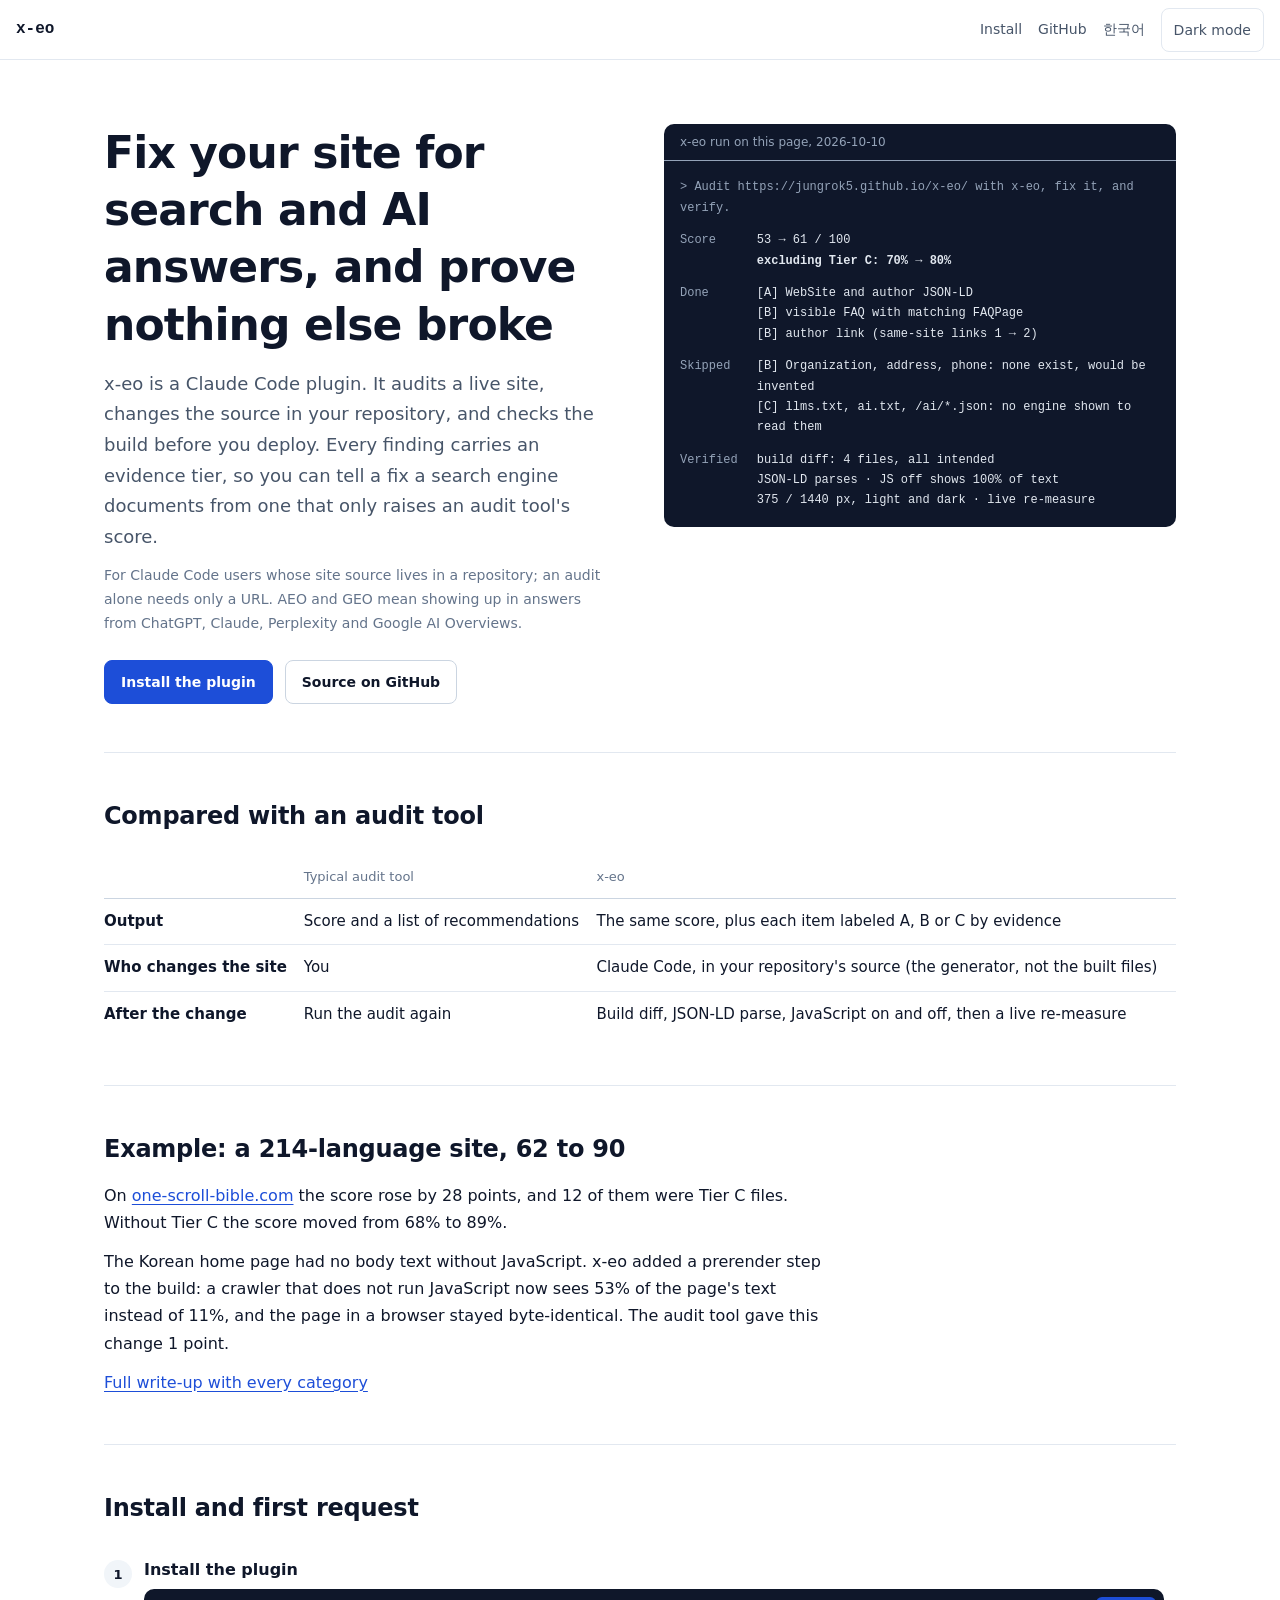
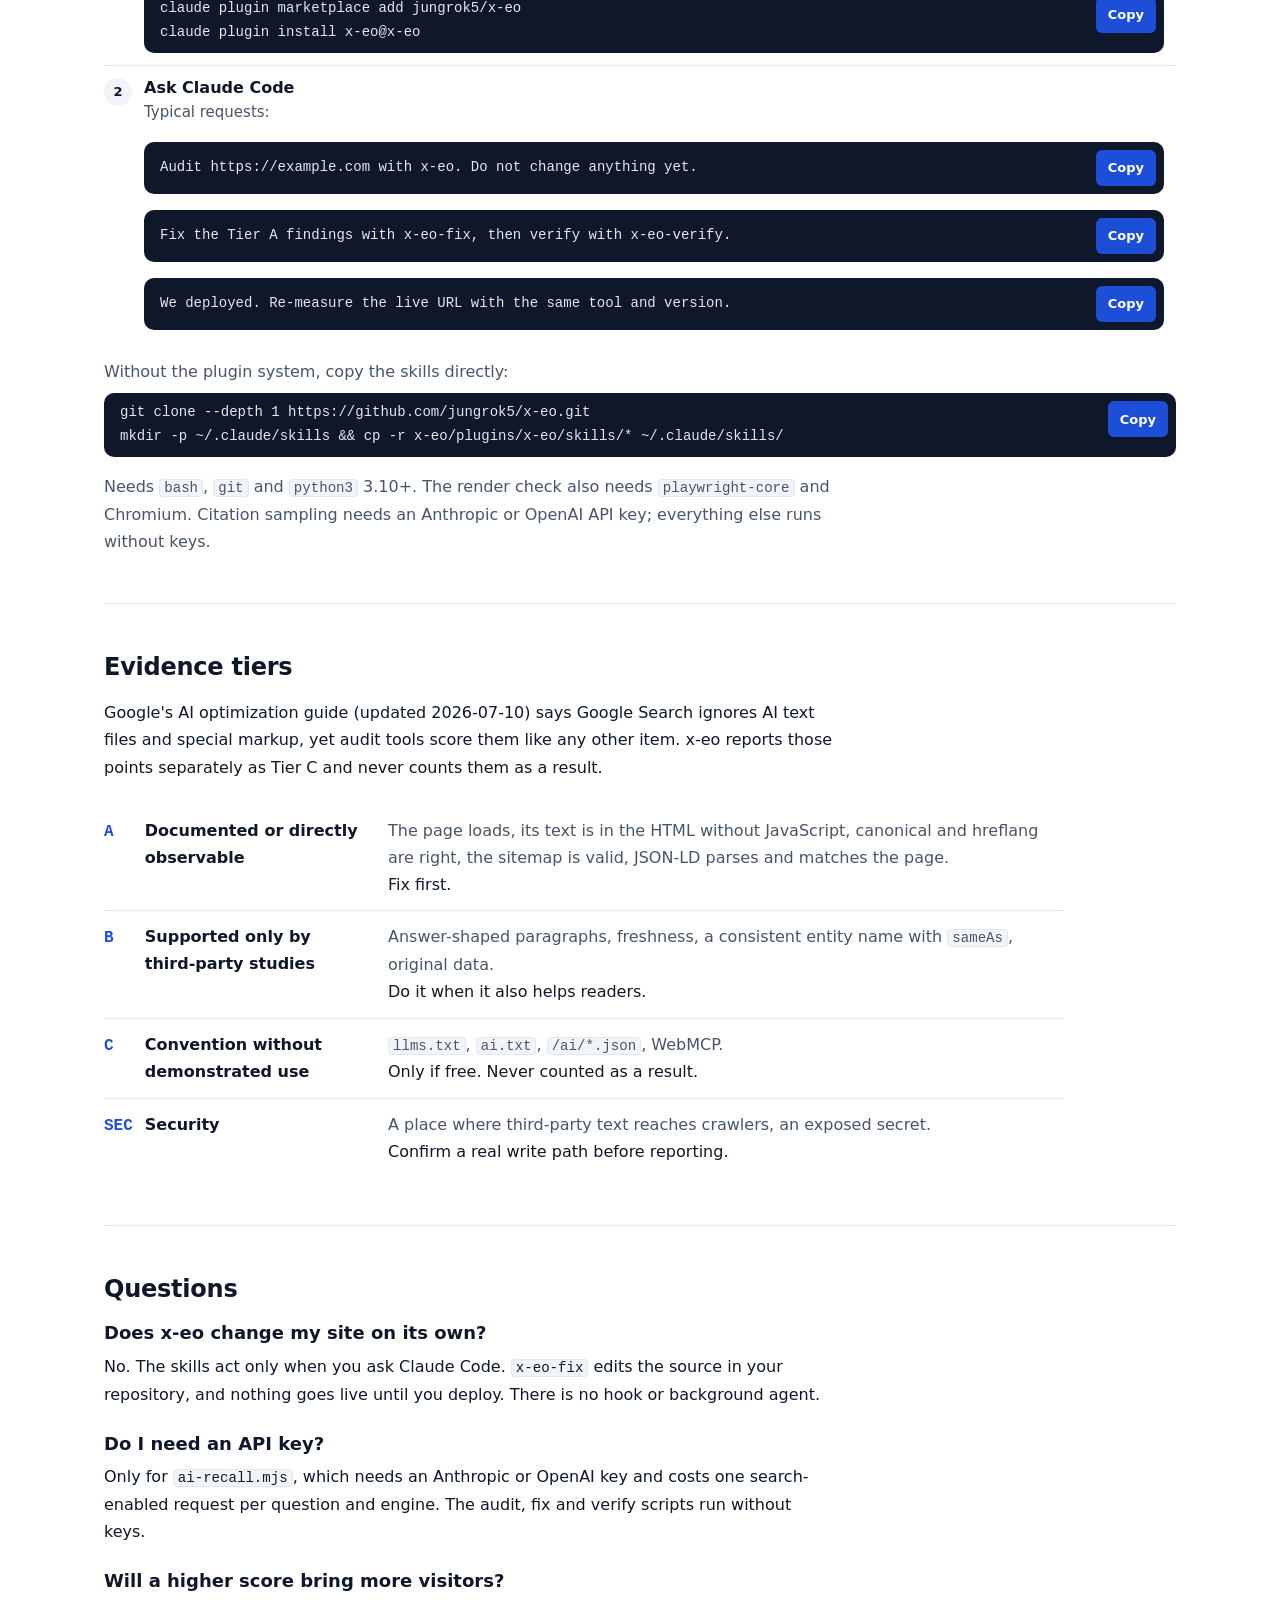
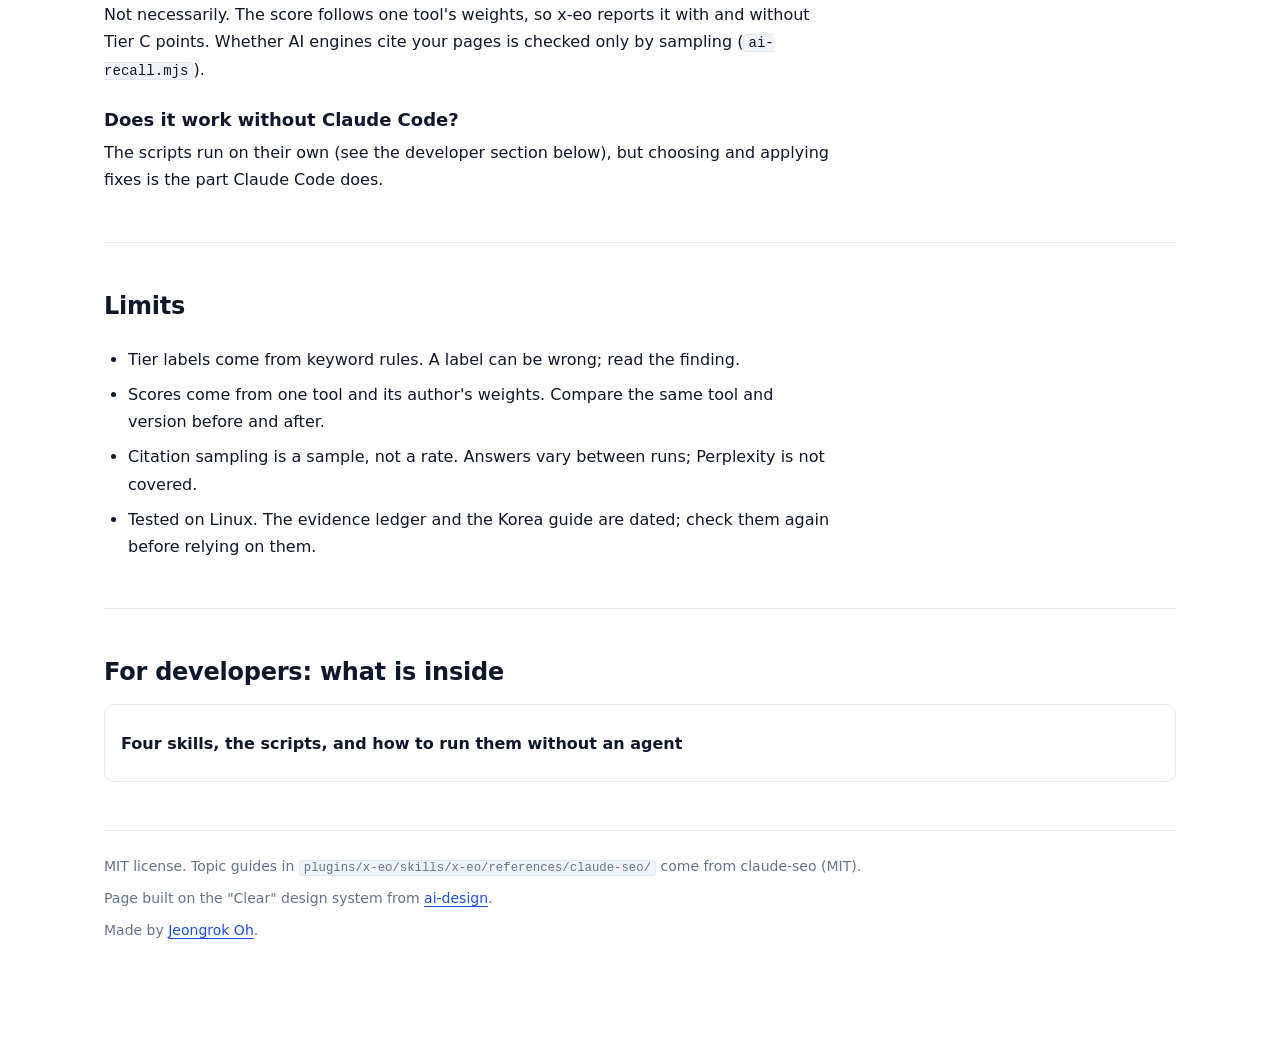
==== commit 46890421: "site: rewrite page copy with ai-design 1.5.1 polish-writing Lede states what the plugin does instead" ====
--- a/site/index.html
+++ b/site/index.html
@@ -14,14 +14,14 @@
 <meta property="og:description" content="Claude Code plugin for SEO, AEO and GEO. It audits a site, fixes the source in your repository, and verifies the build, with an evidence tier on every recommendation.">
 <meta property="og:url" content="https://jungrok5.github.io/x-eo/">
 <meta property="og:locale" content="en_US">
-<meta property="og:image" content="https://jungrok5.github.io/x-eo/og.png">
+<meta property="og:image" content="https://jungrok5.github.io/x-eo/og.png?v=572d4463">
 <meta property="og:image:width" content="1200">
 <meta property="og:image:height" content="630">
-<meta property="og:image:alt" content="x-eo: SEO, AEO and GEO audits graded by evidence, next to audit.sh output (score 90/100, excluding Tier C 68/76)">
+<meta property="og:image:alt" content="x-eo, a Claude Code plugin: fix your site for search and AI answers, and prove nothing else broke. Report: score 53 to 61, excluding Tier C 70% to 80%.">
 <meta name="twitter:card" content="summary_large_image">
-<meta name="twitter:image" content="https://jungrok5.github.io/x-eo/og.png">
+<meta name="twitter:image" content="https://jungrok5.github.io/x-eo/og.png?v=572d4463">
 <link rel="icon" href="data:,">
-<script type="application/ld+json">{"@context": "https://schema.org", "@graph": [{"@type": "WebSite", "@id": "https://jungrok5.github.io/x-eo/#website", "name": "x-eo", "url": "https://jungrok5.github.io/x-eo/", "inLanguage": ["en", "ko"], "author": {"@id": "https://jungrok5.github.io/resume/#person"}}, {"@type": "SoftwareSourceCode", "name": "x-eo", "url": "https://jungrok5.github.io/x-eo/", "codeRepository": "https://github.com/jungrok5/x-eo", "description": "Claude Code plugin for SEO, AEO and GEO. It audits a site, fixes the source in your repository, and verifies the build, with an evidence tier on every recommendation.", "inLanguage": "en", "license": "https://opensource.org/licenses/MIT", "programmingLanguage": ["Python", "JavaScript", "Shell"], "runtimePlatform": "Claude Code", "author": {"@id": "https://jungrok5.github.io/resume/#person"}, "isPartOf": {"@id": "https://jungrok5.github.io/x-eo/#website"}}, {"@type": "FAQPage", "inLanguage": "en", "mainEntity": [{"@type": "Question", "name": "Does x-eo change my site on its own?", "acceptedAnswer": {"@type": "Answer", "text": "No. The skills act only when you ask Claude Code. x-eo-fix edits the source in your repository, and nothing goes live until you deploy. There is no hook or background agent."}}, {"@type": "Question", "name": "Do I need an API key?", "acceptedAnswer": {"@type": "Answer", "text": "Only for ai-recall.mjs, which needs an Anthropic or OpenAI key and costs one search-enabled request per question and engine. The audit, fix and verify scripts run without keys."}}, {"@type": "Question", "name": "Will a higher score bring more visitors?", "acceptedAnswer": {"@type": "Answer", "text": "Not necessarily. The score follows one tool's weights, and Google says it ignores AI text files. That is why x-eo reports the score with and without Tier C points, and why citation by AI engines is only sampled."}}, {"@type": "Question", "name": "Does it work without Claude Code?", "acceptedAnswer": {"@type": "Answer", "text": "The scripts run on their own (see the developer section below), but choosing and applying fixes is the part Claude Code does."}}]}, {"@type": "Person", "@id": "https://jungrok5.github.io/resume/#person", "name": "오정록 (Jeongrok Oh)", "url": "https://jungrok5.github.io/resume/", "sameAs": ["https://github.com/jungrok5", "https://www.linkedin.com/in/jungrok5"]}]}</script>
+<script type="application/ld+json">{"@context": "https://schema.org", "@graph": [{"@type": "WebSite", "@id": "https://jungrok5.github.io/x-eo/#website", "name": "x-eo", "url": "https://jungrok5.github.io/x-eo/", "inLanguage": ["en", "ko"], "author": {"@id": "https://jungrok5.github.io/resume/#person"}}, {"@type": "SoftwareSourceCode", "name": "x-eo", "url": "https://jungrok5.github.io/x-eo/", "codeRepository": "https://github.com/jungrok5/x-eo", "description": "Claude Code plugin for SEO, AEO and GEO. It audits a site, fixes the source in your repository, and verifies the build, with an evidence tier on every recommendation.", "inLanguage": "en", "license": "https://opensource.org/licenses/MIT", "programmingLanguage": ["Python", "JavaScript", "Shell"], "runtimePlatform": "Claude Code", "author": {"@id": "https://jungrok5.github.io/resume/#person"}, "isPartOf": {"@id": "https://jungrok5.github.io/x-eo/#website"}}, {"@type": "FAQPage", "inLanguage": "en", "mainEntity": [{"@type": "Question", "name": "Does x-eo change my site on its own?", "acceptedAnswer": {"@type": "Answer", "text": "No. The skills act only when you ask Claude Code. x-eo-fix edits the source in your repository, and nothing goes live until you deploy. There is no hook or background agent."}}, {"@type": "Question", "name": "Do I need an API key?", "acceptedAnswer": {"@type": "Answer", "text": "Only for ai-recall.mjs, which needs an Anthropic or OpenAI key and costs one search-enabled request per question and engine. The audit, fix and verify scripts run without keys."}}, {"@type": "Question", "name": "Will a higher score bring more visitors?", "acceptedAnswer": {"@type": "Answer", "text": "Not necessarily. The score follows one tool's weights, so x-eo reports it with and without Tier C points. Whether AI engines cite your pages is checked only by sampling (ai-recall.mjs)."}}, {"@type": "Question", "name": "Does it work without Claude Code?", "acceptedAnswer": {"@type": "Answer", "text": "The scripts run on their own (see the developer section below), but choosing and applying fixes is the part Claude Code does."}}]}, {"@type": "Person", "@id": "https://jungrok5.github.io/resume/#person", "name": "오정록 (Jeongrok Oh)", "url": "https://jungrok5.github.io/resume/", "sameAs": ["https://github.com/jungrok5", "https://www.linkedin.com/in/jungrok5"]}]}</script>
 <link rel="stylesheet" href="assets/design/tokens.css">
 <link rel="stylesheet" href="assets/design/components.css">
 <link rel="stylesheet" href="assets/site.css">
@@ -41,8 +41,8 @@
 <section class="hero">
   <div>
     <h1>Fix your site for search and AI answers, and prove nothing else broke</h1>
-    <p class="ds-lede">Audit tools give you a score and a to-do list. <span class="nw">x-eo</span> is a Claude Code plugin that works through the list in your repository, then checks the build before you deploy. Each recommendation says how strong the evidence behind it is, so you do not spend time on points no search engine uses.</p>
-    <p class="who">For Claude Code users whose site source is in a repository. Auditing alone needs only a URL. SEO is classic search, AEO and GEO are answers in ChatGPT, Claude, Perplexity and Google AI Overviews.</p>
+    <p class="ds-lede"><span class="nw">x-eo</span> is a Claude Code plugin. It audits a live site, changes the source in your repository, and checks the build before you deploy. Every finding carries an evidence tier, so you can tell a fix a search engine documents from one that only raises an audit tool's score.</p>
+    <p class="who">For Claude Code users whose site source lives in a repository; an audit alone needs only a URL. AEO and GEO mean showing up in answers from ChatGPT, Claude, Perplexity and Google AI Overviews.</p>
     <div class="actions"><a class="ds-btn ds-btn--primary" href="#start">Install the plugin</a><a class="ds-btn" href="https://github.com/jungrok5/x-eo">Source on GitHub</a></div>
   </div>
   <figure class="term report"><figcaption><span class="nw">x-eo</span> run on this page, 2026-10-10</figcaption>
@@ -51,16 +51,16 @@
   </figure>
 </section>
 <section id="get">
-  <h2>What you get that an audit tool does not give</h2>
-  <div class="ds-table-wrap"><table class="ds-table"><thead><tr><th></th><th>Typical audit tool</th><th><span class="nw">x-eo</span></th></tr></thead><tbody><tr><th scope="row">Output</th><td>Score and a list of recommendations</td><td>The same score, plus each item labeled A, B or C by evidence</td></tr><tr><th scope="row">Who changes the site</th><td>You</td><td>Claude Code, in your repository's source (the generator, not the built files)</td></tr><tr><th scope="row">After the change</th><td>Run the audit again</td><td>Build diff, JSON-LD parse, JavaScript on and off, then a live re-measure</td></tr><tr><th scope="row">Points for llms.txt and similar files</th><td>Counted like any other</td><td>Reported separately as Tier C; Google says it ignores them</td></tr></tbody></table></div>
+  <h2>Compared with an audit tool</h2>
+  <div class="ds-table-wrap"><table class="ds-table"><thead><tr><th></th><th>Typical audit tool</th><th><span class="nw">x-eo</span></th></tr></thead><tbody><tr><th scope="row">Output</th><td>Score and a list of recommendations</td><td>The same score, plus each item labeled A, B or C by evidence</td></tr><tr><th scope="row">Who changes the site</th><td>You</td><td>Claude Code, in your repository's source (the generator, not the built files)</td></tr><tr><th scope="row">After the change</th><td>Run the audit again</td><td>Build diff, JSON-LD parse, JavaScript on and off, then a live re-measure</td></tr></tbody></table></div>
 </section>
 <section id="case">
   <h2>Example: a 214-language site, 62 to 90</h2>
-  <p><span class="nw">x-eo</span> was run on <a href="https://one-scroll-bible.com/">one-scroll-bible.com</a>. The score rose by 28 points; 12 of them were Tier C. Without those, it moved from 68% to 89%.</p><p>The change that mattered most did not show up in the score as much: the Korean home page had no text without JavaScript. After <span class="nw">x-eo</span> added a prerender step, a crawler that does not run JavaScript sees 53% of the page instead of 11%, and the page in a browser stayed byte-identical.</p>
+  <p>On <a href="https://one-scroll-bible.com/">one-scroll-bible.com</a> the score rose by 28 points, and 12 of them were Tier C files. Without Tier C the score moved from 68% to 89%.</p><p>The Korean home page had no body text without JavaScript. <span class="nw">x-eo</span> added a prerender step to the build: a crawler that does not run JavaScript now sees 53% of the page's text instead of 11%, and the page in a browser stayed byte-identical. The audit tool gave this change 1 point.</p>
   <p><a href="https://github.com/jungrok5/x-eo/blob/main/examples/one-scroll-bible.md">Full write-up with every category</a></p>
 </section>
 <section id="start">
-  <h2>Start in two steps</h2>
+  <h2>Install and first request</h2>
   <ol class="ds-steps"><li><div><h3>Install the plugin</h3><div class="ds-cmd"><pre><code>claude plugin marketplace add jungrok5/x-eo
 claude plugin install x-eo@x-eo</code></pre><button type="button" data-copied="Copied" data-failed="Copy failed">Copy</button></div></div></li><li><div><h3>Ask Claude Code</h3><p>Typical requests:</p><div class="asks"><div class="ds-cmd"><pre><code>Audit https://example.com with <span class="nw">x-eo</span>. Do not change anything yet.</code></pre><button type="button" data-copied="Copied" data-failed="Copy failed">Copy</button></div><div class="ds-cmd"><pre><code>Fix the Tier A findings with x-eo-fix, then verify with x-eo-verify.</code></pre><button type="button" data-copied="Copied" data-failed="Copy failed">Copy</button></div><div class="ds-cmd"><pre><code>We deployed. Re-measure the live URL with the same tool and version.</code></pre><button type="button" data-copied="Copied" data-failed="Copy failed">Copy</button></div></div></div></li></ol>
   <p class="ds-muted">Without the plugin system, copy the skills directly:</p>
@@ -69,13 +69,13 @@
   <p class="ds-muted">Needs <code>bash</code>, <code>git</code> and <code>python3</code> 3.10+. The render check also needs <code>playwright-core</code> and Chromium. Citation sampling needs an Anthropic or OpenAI API key; everything else runs without keys.</p>
 </section>
 <section id="tiers">
-  <h2>Why the recommendations can be trusted</h2>
-  <p>Google's AI optimization guide (updated 2026-07-10) says Google Search ignores AI text files and special markup. Audit tools still score them. <span class="nw">x-eo</span> labels every finding by the evidence behind it and never counts Tier C as a result.</p>
+  <h2>Evidence tiers</h2>
+  <p>Google's AI optimization guide (updated 2026-07-10) says Google Search ignores AI text files and special markup, yet audit tools score them like any other item. <span class="nw">x-eo</span> reports those points separately as Tier C and never counts them as a result.</p>
   <dl class="tiers"><div class="tier-row"><dt><span class="tier">A</span>Documented or directly observable</dt><dd>The page loads, its text is in the HTML without JavaScript, canonical and hreflang are right, the sitemap is valid, JSON-LD parses and matches the page.<br><strong>Fix first.</strong></dd></div><div class="tier-row"><dt><span class="tier">B</span>Supported only by third-party studies</dt><dd>Answer-shaped paragraphs, freshness, a consistent entity name with <code>sameAs</code>, original data.<br><strong>Do it when it also helps readers.</strong></dd></div><div class="tier-row"><dt><span class="tier">C</span>Convention without demonstrated use</dt><dd><code>llms.txt</code>, <code>ai.txt</code>, <code>/ai/*.json</code>, WebMCP.<br><strong>Only if free. Never counted as a result.</strong></dd></div><div class="tier-row"><dt><span class="tier">SEC</span>Security</dt><dd>A place where third-party text reaches crawlers, an exposed secret.<br><strong>Confirm a real write path before reporting.</strong></dd></div></dl>
 </section>
 <section id="faq">
   <h2>Questions</h2>
-  <div class="faq"><h3>Does <span class="nw">x-eo</span> change my site on its own?</h3><p>No. The skills act only when you ask Claude Code. <code>x-eo-fix</code> edits the source in your repository, and nothing goes live until you deploy. There is no hook or background agent.</p><h3>Do I need an API key?</h3><p>Only for <code>ai-recall.mjs</code>, which needs an Anthropic or OpenAI key and costs one search-enabled request per question and engine. The audit, fix and verify scripts run without keys.</p><h3>Will a higher score bring more visitors?</h3><p>Not necessarily. The score follows one tool's weights, and Google says it ignores AI text files. That is why <span class="nw">x-eo</span> reports the score with and without Tier C points, and why citation by AI engines is only sampled.</p><h3>Does it work without Claude Code?</h3><p>The scripts run on their own (see the developer section below), but choosing and applying fixes is the part Claude Code does.</p></div>
+  <div class="faq"><h3>Does <span class="nw">x-eo</span> change my site on its own?</h3><p>No. The skills act only when you ask Claude Code. <code>x-eo-fix</code> edits the source in your repository, and nothing goes live until you deploy. There is no hook or background agent.</p><h3>Do I need an API key?</h3><p>Only for <code>ai-recall.mjs</code>, which needs an Anthropic or OpenAI key and costs one search-enabled request per question and engine. The audit, fix and verify scripts run without keys.</p><h3>Will a higher score bring more visitors?</h3><p>Not necessarily. The score follows one tool's weights, so <span class="nw">x-eo</span> reports it with and without Tier C points. Whether AI engines cite your pages is checked only by sampling (<code>ai-recall.mjs</code>).</p><h3>Does it work without Claude Code?</h3><p>The scripts run on their own (see the developer section below), but choosing and applying fixes is the part Claude Code does.</p></div>
 </section>
 <section id="limits">
   <h2>Limits</h2>
